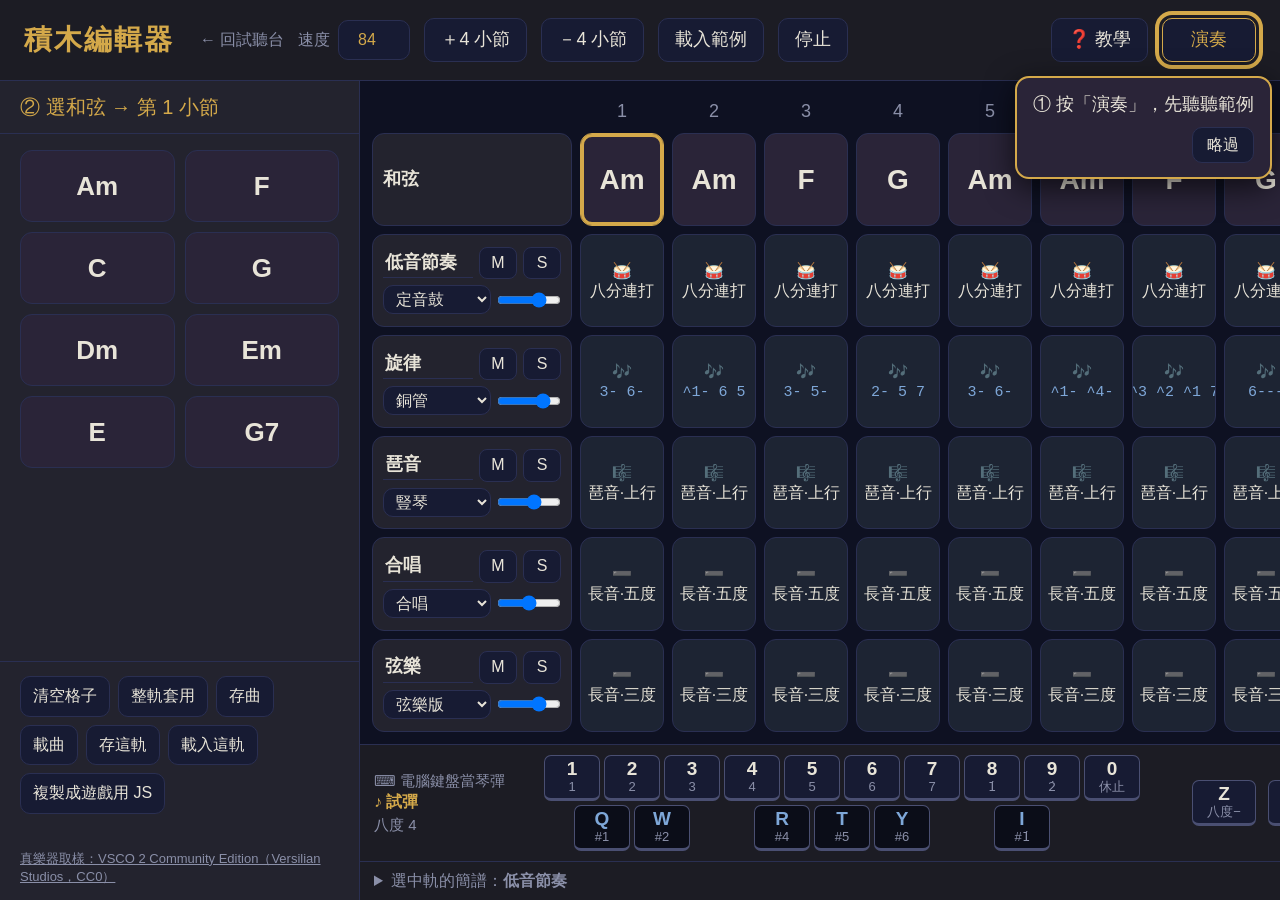
==== composer.html @ 352424b7 "v1.25.04：播放中換音色立刻變 Co-Authored-By: Claude Sonnet 5.5 <noreply@anthropic.com>" ====
<!DOCTYPE html>
<html lang="zh-Hant">
<head>
<meta charset="utf-8">
<meta name="viewport" content="width=device-width, initial-scale=1, viewport-fit=cover">
<title>積木編輯器 · Royal Musician</title>
<style>
  :root{ --bg:#0e1122; --panel:#171b33; --panel2:#1d2433; --line:#2a2f52; --text:#e8e4d8;
         --muted:#8a8fa8; --gold:#d4a94a; --blue:#7ea7d8; --hdrW:200px; }
  *{box-sizing:border-box; margin:0; padding:0;}
  html,body{height:100%;}
  body{background:var(--bg); color:var(--text); font:18px/1.4 "Noto Sans TC","Microsoft JhengHei",sans-serif;
       display:grid; grid-template-rows:clamp(72px,9vh,120px) 1fr; grid-template-columns:clamp(360px,22vw,560px) 1fr; overflow:hidden;}
  button,select,input{font:inherit; color:inherit;}
  button,select{background:var(--panel); border:1px solid var(--line); border-radius:10px; padding:8px 16px; cursor:pointer;}
  button:hover{border-color:var(--blue);}
  button.on{border-color:var(--gold); color:var(--gold);}

  #bar{grid-column:1/3; display:flex; align-items:center; gap:14px; padding:0 24px; background:#1c1c24; border-bottom:1px solid var(--line); flex-wrap:wrap;}
  #bar h1{font-size:28px; color:var(--gold); letter-spacing:2px; margin-right:12px;}
  #bar a{color:var(--muted); font-size:16px; text-decoration:none;}
  #bar label{display:flex; gap:8px; align-items:center; color:var(--muted); font-size:16px;}
  #bar input[type=number]{width:72px; background:var(--panel); border:1px solid var(--line); border-radius:10px; padding:8px; text-align:center; color:var(--gold);}
  #tutBtn{margin-left:auto;} #play{border-color:var(--gold); color:var(--gold); padding:8px 28px;}

  /* 左欄：上＝這一步要做什麼＋積木，下＝存取工具 */
  #palette{background:#23232e; border-right:1px solid var(--line); display:flex; flex-direction:column; min-height:0;}
  #step{padding:12px 20px; font-size:20px; color:var(--gold); border-bottom:1px solid var(--line);}
  #pal{flex:1; overflow-y:auto; padding:16px 20px;}
  .grp{color:var(--muted); font-size:16px; margin:14px 0 8px;} .grp:first-child{margin-top:0;}
  .blocks{display:grid; grid-template-columns:repeat(auto-fill,minmax(150px,1fr)); gap:10px;}
  .blk{min-height:72px; border-radius:12px; text-align:center; padding:10px 8px;}
  .blk.chord{background:#2a2438; font-size:26px; font-weight:700;}
  .blk.pat{background:var(--panel2);}
  #tools{display:flex; flex-wrap:wrap; gap:8px; padding:14px 20px; border-top:1px solid var(--line);}
  #tools button{padding:8px 12px; font-size:16px;}
  .cred{width:100%; color:var(--muted); font-size:13px;}
  #msg{color:var(--gold); font-size:15px; width:100%; min-height:20px;}
  /* 旋律格：橫＝時間（八分音符），直＝音高（高在上） */
  #mel{display:grid; gap:4px;}
  #mel .lab{color:var(--muted); font-size:15px; display:flex; align-items:center; justify-content:flex-end; padding-right:6px;}
  #mel .col{color:var(--muted); font-size:15px; text-align:center;}
  #mel .st{height:40px; border-radius:8px; background:var(--panel2); border:1px solid var(--line); cursor:pointer; padding:0;}
  #mel .st.hold{background:#3a3550; border-color:#3a3550;}
  #mel .st.on{background:var(--gold); border-color:var(--gold);}
  #mel .st.rest.on{background:var(--muted); border-color:var(--muted);}
  .jpbox{margin-top:18px;} .jpbox textarea{width:100%; height:72px; background:var(--panel); border:1px solid var(--line); border-radius:10px;
    padding:8px; font:16px Consolas,monospace; color:var(--blue); resize:vertical;}
  .jpbtns{display:flex; gap:8px; margin-top:8px; flex-wrap:wrap;} .jpbtns button{padding:6px 14px; font-size:16px;}
  .cell.jpcell{justify-content:flex-start; align-items:center; flex-direction:row; gap:8px; padding:0 14px; white-space:nowrap;}

  #main{display:flex; flex-direction:column; min-width:0; min-height:0;}
  #scroller{flex:1; overflow:auto;}
  #grid{display:grid; gap:8px; padding:12px; height:100%; grid-template-rows:32px repeat(6,minmax(72px,1fr));}
  .cell,.hd{border-radius:12px;}
  .ruler{color:var(--muted); font-size:18px; text-align:center; padding-top:6px; cursor:default; border-radius:8px;}
  .ruler.now,.cell.now{outline:3px solid var(--blue);}
  .hd{position:sticky; left:0; z-index:2; background:#23232e; border:1px solid var(--line); padding:6px 10px; overflow:hidden;
      display:flex; flex-direction:column; justify-content:center; gap:6px; min-width:0;}
  .hd .nm{background:none; border:none; border-bottom:1px solid var(--line); flex:1; min-width:0; font-weight:700; padding:2px;}
  .hd .row{display:flex; gap:6px; align-items:center;}
  .hd select{flex:1; min-width:0; padding:4px 8px; font-size:16px;}
  .hd button{padding:4px 0; width:38px; border-radius:8px; font-size:16px;}
  .hd input[type=range]{width:64px; flex:none;}
  .cell{min-height:0; background:var(--panel2); border:1px solid var(--line); display:flex; flex-direction:column; align-items:center; justify-content:center;
        text-align:center; cursor:pointer; font-size:16px; line-height:1.25; padding:4px; gap:2px; white-space:nowrap; overflow:hidden;}
  .cell.chordc{background:#2a2438; font-size:28px; font-weight:700;}
  .cell.empty{color:var(--muted); font-size:28px;}
  .cell small{font:15px Consolas,monospace; color:var(--blue); word-break:break-all;}
  .cell.sel{border-color:var(--gold); box-shadow:0 0 0 3px var(--gold) inset; animation:pulse 1.4s ease-in-out 3;}
  @keyframes pulse{50%{box-shadow:0 0 0 7px var(--gold) inset;}}
  /* 電腦鍵盤琴（v1.21.00）：數字排＝白鍵（簡譜 1–9）、Q 排＝黑鍵（錯半格，跟鋼琴一樣夾在中間）、0 休止 */
  #kb{flex:none; border-top:1px solid var(--line); background:#1c1c24; padding:10px 14px; display:flex; gap:18px; align-items:center;}
  #kb .kbl{color:var(--muted); font-size:15px; min-width:150px;}
  #kb .kbl b{display:block; color:var(--gold); font-size:16px;}
  #kb .keys{display:grid; grid-template-columns:repeat(21,30px); grid-template-rows:46px 46px; gap:4px 0;}
  #kb .kc{grid-column:span 2; margin:0 2px; border-radius:7px; border:1px solid #4a4f72; border-bottom-width:3px; background:var(--panel);
          display:flex; flex-direction:column; align-items:center; justify-content:center; line-height:1.1; font-size:13px; color:var(--muted); cursor:pointer; user-select:none;}
  #kb .kc b{font-size:19px; color:var(--text);}
  #kb .kc.bk{background:#0b0d18;} #kb .kc.bk b{color:var(--blue);}
  #kb .kc.off{visibility:hidden;}
  #kb .kc.hit{background:var(--gold); border-color:var(--gold);} #kb .kc.hit b,#kb .kc.hit{color:#1c1c24;}
  #kb .side{display:flex; gap:8px;} #kb .side .kc{width:64px; height:46px; grid-column:auto;}
  #mel .col.cur{color:var(--gold); font-weight:700;} #mel .st.cur{outline:2px solid var(--gold);}
  @media (max-width:900px){ #kb{display:none;} }
  /* 矮螢幕（筆電 768 高以下）：鍵帽、軌高、簡譜摺疊區讓位給格子，維持整頁不捲 */
  @media (min-width:901px) and (max-height:760px){
    #kb{padding:6px 14px;} #kb .keys{grid-template-rows:34px 34px;} #kb .kc b{font-size:16px;} #kb .side .kc{height:34px;}
    #grid{grid-template-rows:28px repeat(6,minmax(60px,1fr)); gap:6px;}
    .hd{padding:4px 8px; gap:3px;} .hd select{padding:2px 6px;} .hd button{padding:2px 0;}
    .cell.chordc{font-size:22px;}
    details{display:none;}
  }
  details{flex:none; border-top:1px solid var(--line); background:#1c1c24; padding:8px 14px;}
  summary{cursor:pointer; color:var(--muted); font-size:16px;}
  #jp{width:100%; height:64px; margin-top:8px; background:var(--panel); border:1px solid var(--line); border-radius:10px; padding:8px;
      font:16px Consolas,monospace; color:var(--blue); resize:none;}

  @media (max-width:900px){
    :root{--hdrW:150px;}
    #grid{grid-template-rows:none; grid-auto-rows:auto;}
    body{grid-template-columns:1fr; grid-template-rows:auto 1fr 320px; font-size:16px;}
    #bar{grid-column:1; padding:10px 12px; gap:8px;} #bar h1{font-size:22px;}
    #palette{grid-row:3; border-right:none; border-top:1px solid var(--line);}
    #step{padding:8px 12px; font-size:17px;} #pal{padding:10px 12px;}
    #tools{padding:6px 12px; flex-wrap:nowrap; overflow-x:auto;} #tools button{padding:6px 10px; font-size:15px; white-space:nowrap; flex:none;} #msg{position:absolute; bottom:60px; left:12px; width:auto; background:#1c1c24; padding:2px 8px; border-radius:6px;}
    #main{grid-row:2;}
    .blocks{grid-template-columns:repeat(auto-fill,minmax(110px,1fr));}
    .hd{padding:6px;} .hd input[type=range]{width:60px;} .cell{min-height:84px; white-space:normal;}
    details{display:none;}
  }
  /* 新手教學：高亮目標＋小氣泡；做對動作自動進下一步 */
  .tutHi{outline:4px solid var(--gold) !important; outline-offset:3px; animation:tp 1s ease-in-out infinite; position:relative; z-index:60;}
  @keyframes tp{50%{outline-offset:8px;}}
  #tut{position:fixed; z-index:70; max-width:340px; background:#2a2438; border:2px solid var(--gold); border-radius:14px; padding:14px 16px; font-size:18px; box-shadow:0 8px 30px #000a;}
  #tut .tb{display:flex; gap:8px; margin-top:10px; justify-content:flex-end;}
  #tut button{padding:6px 14px; font-size:16px;}
  @media (max-width:900px){ #tut{max-width:280px; font-size:16px;} }
</style>
</head>
<body>
  <div id="bar">
    <h1 data-t="cp.title"></h1>
    <a href="index.html" data-t="cp.back"></a>
    <label><span data-t="cp.bpm"></span><input id="bpm" type="number" min="40" max="240"></label>
    <button id="addBars" data-t="cp.addBars"></button><button id="delBars" data-t="cp.delBars"></button>
    <button id="example" data-t="cp.example"></button>
    <button id="stop" data-t="cp.stop"></button>
    <button id="tutBtn" data-t="tut.btn"></button>
    <button id="play" data-t="cp.play"></button>
  </div>

  <aside id="palette">
    <div id="step"></div>
    <div id="pal"></div>
    <div id="tools">
      <button id="clear" data-t="cp.clear"></button><button id="fill" data-t="cp.fill"></button>
      <button id="save" data-t="cp.save"></button><button id="load" data-t="cp.load"></button>
      <button id="trSave" data-t="cp.trackSave"></button><button id="trLoad" data-t="cp.trackLoad"></button>
      <button id="exportJs" data-t="cp.export"></button><span id="msg"></span>
      <a class="cred" href="https://versilian-studios.com/vsco-community/" target="_blank" rel="noopener" data-t="credits.samples"></a>
      <input id="file" type="file" accept=".json" hidden>
    </div>
  </aside>

  <section id="main">
    <div id="scroller"><div id="grid"></div></div>
    <div id="kb"></div>
    <details><summary><span data-t="cp.jp"></span>：<b id="jpName"></b></summary><textarea id="jp" readonly></textarea></details>
  </section>

<script src="config.js?v=1.25.04"></script>
<script src="strings.zh.js?v=1.25.04"></script>
<script src="musician.js?v=1.25.04"></script>
<script src="composer.js?v=1.25.04"></script>
<script>
applyText(CONFIG); applyStaticText();
Musician.setSamples(SAMPLES, 'samples/vsco/');
const voiceOpts = sel => { const opt = v => `<option value="${v}"${v === sel ? ' selected' : ''}>${TEXT['ui.voice.' + v]}</option>`;
  const vs = Musician.voices; return vs.filter(v => !Musician.isSampled(v)).map(opt).join('') +
    '<optgroup label="' + TEXT['ui.realGroup'] + '">' + vs.filter(Musician.isSampled).map(opt).join('') + '</optgroup>'; };
const C = COMPOSER, KEY = 'composer.v2', $ = id => document.getElementById(id);
const patOf = id => C.patterns.find(p => p.id === id), N = C.melody.steps;

/* ── 狀態 ── */
function blank(bars){ return { name:'我的配樂', bpm:C.bpm, bars, chords:Array(bars).fill(null),
  tracks:C.tracks.map(t => ({...t, mute:false, solo:false, blocks:Array(bars).fill(null)})) }; }
function example(){ const s = blank(C.bars); s.chords = C.example.chords.slice();
  s.tracks.forEach((t, i) => { if(t.kind === 'melody') t.blocks = C.example.melody.map(b => { const v = Array(N).fill(null); b.forEach(([k, r]) => v[k] = r); return v; });
    else t.blocks.fill(C.example.tracks[i]); }); return s; }
let st; try { st = JSON.parse(localStorage.getItem(KEY)); } catch(e){}
if(!st || !st.tracks) st = example();
let sel = { row:-1, bar:0 }, playing = false;
const save = () => { try { localStorage.setItem(KEY, JSON.stringify(st)); } catch(e){} };
const say = t => { $('msg').textContent = t; setTimeout(() => { if($('msg').textContent === t) $('msg').textContent = ''; }, 4000); };
const trOf = () => st.tracks[Math.max(0, sel.row)];
const mode = () => sel.row < 0 ? 'chord' : ({ melody:'melody', jp:'jp' }[st.tracks[sel.row].kind] || 'pat');
const barText = (tr, b) => Composer.jianpu(Composer.melodyBar(tr.blocks[b], tr.oct, C)).replace(/ -/g, '');

/* ── 播放 ── */
const done = () => { playing = false; markNow(-1); };
function replay(){ if(playing) Musician.play(Composer.expand(st, C), { cfg:CONFIG, onend:done }); }
$('play').onclick = () => { tutNote('play'); playing = true; Musician.play(Composer.expand(st, C), { cfg:CONFIG, onend:done }); };
$('stop').onclick = () => { Musician.stop(); done(); };
function preview(block, chordId, tr){          // 點積木試聽：一小節
  const one = { bars:1, bpm:st.bpm, chords:[chordId], tracks:[{...tr, mute:false, solo:false, vol:1, blocks:[block]}] };
  playing = false; Musician.play(Composer.expand(one, C), { cfg:CONFIG });
}

/* ── 畫面 ── */
function render(){
  const g = $('grid'), B = st.bars;
  g.style.gridTemplateColumns = `var(--hdrW) repeat(${B}, minmax(84px,1fr))`;
  g.innerHTML = '';
  const el = (cls, html) => { const d = document.createElement('div'); d.className = cls; if(html != null) d.innerHTML = html; g.appendChild(d); return d; };
  el('ruler', '');
  for(let b = 0; b < B; b++) el('ruler', b + 1).dataset.bar = b;
  el('hd', '<b>和弦</b>');
  for(let b = 0; b < B; b++) cell(-1, b, st.chords[b]);
  st.tracks.forEach((tr, i) => {
    const h = el('hd');
    h.innerHTML = '<div class="row"><input class="nm" value="' + tr.name.replace(/"/g, '&quot;') + '">' +
      '<button class="m' + (tr.mute ? ' on' : '') + '">M</button><button class="s' + (tr.solo ? ' on' : '') + '">S</button></div>' +
      '<div class="row"><select>' + voiceOpts(tr.voice) + '</select>' +
      '<input type="range" min="0" max="1" step="0.05" value="' + tr.vol + '"></div>';
    h.querySelector('.nm').onchange = e => { tr.name = e.target.value; save(); };
    h.querySelector('select').onchange = e => { tr.voice = e.target.value; save(); replay(); };
    h.querySelector('input[type=range]').oninput = e => { tr.vol = +e.target.value; Musician.setPart(i, { vol:tr.vol }); save(); };
    h.querySelector('.m').onclick = () => { tr.mute = !tr.mute; Musician.setPart(i, { mute:tr.mute }); save(); render(); tutNote('mute'); };
    h.querySelector('.s').onclick = () => { tr.solo = !tr.solo; Musician.setPart(i, { solo:tr.solo }); save(); render(); tutNote('mute'); };
    if(tr.kind === 'jp'){           // 簡譜軌：整列一格，顯示簡譜原文
      const c = el('cell jpcell' + (sel.row === i ? ' sel' : ''), '📝 <small>' + (tr.jp || '').replace(/</g, '&lt;').slice(0, 120) + '</small>');
      c.style.gridColumn = 'span ' + B; c.onclick = () => { sel = { row:i, bar:0 }; render(); };
    } else for(let b = 0; b < B; b++) cell(i, b, tr.blocks[b]);
  });
  $('bpm').value = st.bpm; side(); jpFoot(); kbDraw(); tutShow();
  function cell(row, b, v){
    const melody = row >= 0 && st.tracks[row].kind === 'melody';
    const empty = melody ? !(v && v.some(x => x != null)) : !v;
    const label = row < 0 ? (v || '＋') : melody ? (empty ? '＋' : '🎶<small>' + barText(st.tracks[row], b) + '</small>')
                                              : (v ? patOf(v).emoji + '<br>' + patOf(v).name : '＋');
    const c = el('cell' + (row < 0 ? ' chordc' : '') + (empty ? ' empty' : '') + (sel.row === row && sel.bar === b ? ' sel' : ''), label);
    c.dataset.bar = b;
    c.onclick = () => { sel = { row, bar:b }; kbCur = row >= 0 ? { row, bar:b, step:0 } : null;
      if(row >= 0 && st.tracks[row].kind === 'melody') kbOct = st.tracks[row].oct;   // 鍵盤八度對齊這軌格子的底
      render(); tutNote('cell:' + row + ':' + b); };
  }
}
/* 左欄：依選中的格子換內容。模式跟著選取走，不需要自己切分頁 */
function side(){
  const p = $('pal'), m = mode(), tr = trOf(), n = sel.bar + 1; p.innerHTML = '';
  $('step').textContent = m === 'chord' ? `② 選和弦 → 第 ${n} 小節` : m === 'pat' ? `② 選彈法 → ${tr.name}・第 ${n} 小節` : m === 'jp' ? `② 編輯簡譜軌 → ${tr.name}` : `② 點格子排旋律 → 第 ${n} 小節`;
  if(m === 'chord'){
    const d = document.createElement('div'); d.className = 'blocks';
    C.chords.forEach(c => { const b = document.createElement('button'); b.className = 'blk chord'; b.textContent = c.name;
      b.onclick = () => put(c.id); d.appendChild(b); });
    p.appendChild(d);
  } else if(m === 'pat'){
    [...new Set(C.patterns.map(x => x.group))].forEach(grp => {
      const h = document.createElement('div'); h.className = 'grp'; h.textContent = grp; p.appendChild(h);
      const d = document.createElement('div'); d.className = 'blocks';
      C.patterns.filter(x => x.group === grp).forEach(x => { const b = document.createElement('button'); b.className = 'blk pat';
        b.innerHTML = x.emoji + '<br>' + x.name; b.onclick = () => put(x.id); d.appendChild(b); });
      p.appendChild(d);
    });
  } else if(m === 'jp') jpPanel(p, tr);
  else { melodyGrid(p, tr); jpInput(p, tr); }
}
function melodyGrid(p, tr){
  const v = tr.blocks[sel.bar] || (tr.blocks[sel.bar] = Array(N).fill(null)), R = C.melody.rows;
  const g = document.createElement('div'); g.id = 'mel'; g.style.gridTemplateColumns = `44px repeat(${N}, 1fr)`;
  const add = (cls, txt) => { const d = document.createElement('div'); d.className = cls; d.textContent = txt || ''; g.appendChild(d); return d; };
  const curStep = kbCur && kbCur.row === sel.row && kbCur.bar === sel.bar ? kbCur.step : -1;   // 鍵盤錄音游標
  add('lab'); for(let i = 0; i < N; i++) add('col' + (i === curStep ? ' cur' : ''), i % 2 ? '·' : i / 2 + 1);
  // 持續中的音：某欄沒標記就續前一個音（淡色）
  const eff = []; let cur = null; for(let i = 0; i < N; i++){ if(v[i] != null) cur = v[i]; eff[i] = cur; }
  [...Array(R).keys()].reverse().concat(-1).forEach(r => {
    const o = tr.oct - 4 + (r < 0 ? 0 : Math.floor(r / 7));
    add('lab', r < 0 ? '休止' : (o > 0 ? '^'.repeat(o) : o < 0 ? '_'.repeat(-o) : '') + '1234567'[r % 7]);
    for(let i = 0; i < N; i++){
      const b = document.createElement('button'); b.className = 'st' + (r < 0 ? ' rest' : '');
      if(v[i] === r) b.classList.add('on'); else if(v[i] == null && eff[i] === r) b.classList.add('hold');
      b.onclick = () => { v[i] = v[i] === r ? null : r; save(); render(); tutNote('mel');
        if(playing) replay(); else preview(v, null, tr); };
      g.appendChild(b);
    }
  });
  p.appendChild(g);
}
function put(id){                       // 把積木放進選中的格子，試聽，跳下一格
  if(sel.row === -1) st.chords[sel.bar] = id; else trOf().blocks[sel.bar] = id;
  const ch = sel.row === -1 ? id : st.chords[sel.bar];
  if(playing) replay(); else if(sel.row === -1) preview('arpUp', id, { ...C.tracks[4], voice:'strings', oct:3 });
  else if(ch) preview(id, ch, trOf());
  if(sel.bar < st.bars - 1) sel.bar++;
  save(); render(); tutNote('put');
}
function jpFoot(){
  const i = Math.max(0, sel.row);
  $('jpName').textContent = st.tracks[i].name;
  $('jp').value = Composer.jianpu(Composer.expand(st, C).parts[i].notes);
}
/* 播放線：Musician.position() 換算成第幾小節，亮那一欄 */
let lastNow = -2;
function markNow(b){ if(b === lastNow) return; lastNow = b;
  document.querySelectorAll('[data-bar]').forEach(e => e.classList.toggle('now', +e.dataset.bar === b)); }
(function tick(){ const p = Musician.position(); markNow(p < 0 ? -1 : Math.floor(p / (240 / st.bpm))); requestAnimationFrame(tick); })();

/* ── 工具 ── */
$('bpm').onchange = e => { st.bpm = Math.max(40, Math.min(240, +e.target.value || C.bpm)); save(); replay(); };
$('addBars').onclick = () => resize(Math.min(C.maxBars, st.bars + 4));
$('delBars').onclick = () => resize(Math.max(4, st.bars - 4));
function resize(n){ const fit = (a, v) => Array.from({ length:n }, (_, i) => i < a.length ? a[i] : v);
  st.chords = fit(st.chords, null); st.tracks.forEach(t => t.blocks = fit(t.blocks, null));
  st.bars = n; sel.bar = Math.min(sel.bar, n - 1); save(); render(); replay(); }
$('example').onclick = () => { st = example(); sel = { row:-1, bar:0 }; save(); render(); replay(); };
const copyOf = v => Array.isArray(v) ? v.slice() : v;
$('clear').onclick = () => { if(sel.row === -1) st.chords[sel.bar] = null; else trOf().blocks[sel.bar] = null; save(); render(); replay(); };
$('fill').onclick = () => { const a = sel.row === -1 ? st.chords : trOf().blocks, v = a[sel.bar];
  if(!v || (Array.isArray(v) && !v.some(x => x != null))) return say('這格是空的，先放東西再按');
  for(let i = 0; i < a.length; i++) a[i] = copyOf(v); save(); render(); replay(); };
function download(name, obj){ const a = document.createElement('a');
  a.href = URL.createObjectURL(new Blob([JSON.stringify(obj, null, 1)], { type:'application/json' })); a.download = name; a.click(); }
function pick(cb){ const f = $('file'); f.value = ''; f.onchange = () => { const r = new FileReader();
  r.onload = () => { try { cb(JSON.parse(r.result)); } catch(e){ say('讀不懂這個檔，請選用本編輯器存的 .json'); } }; if(f.files[0]) r.readAsText(f.files[0]); }; f.click(); }
$('save').onclick = () => download((st.name || '配樂') + '.mix.json', { state:st });
$('load').onclick = () => pick(j => { if(!j.state || !j.state.tracks) return say('這不是整首曲檔（.mix.json）'); st = j.state; sel = { row:-1, bar:0 }; save(); render(); });
$('trSave').onclick = () => { const tr = trOf(); if(sel.row < 0) return say('先點某一軌的格子，再存這軌');
  download(tr.name + '.part.json', { part:{ name:tr.name, kind:tr.kind, voice:tr.voice, oct:tr.oct, vol:tr.vol, pan:tr.pan, blocks:tr.blocks } }); };
$('trLoad').onclick = () => { if(sel.row < 0) return say('先點要放進哪一軌，再載入');
  pick(j => { const p = j.part, tr = trOf(); if(!p) return say('這不是單軌檔（.part.json）');
    if((p.kind === 'melody') !== (tr.kind === 'melody')) return say('旋律軌只能載入旋律軌的檔');
    Object.assign(tr, { name:p.name, voice:p.voice, oct:p.oct, vol:p.vol, pan:p.pan });
    tr.blocks = Array.from({ length:st.bars }, (_, k) => copyOf(p.blocks[k]) || null); save(); render(); replay(); }); };
$('exportJs').onclick = () => {
  const js = 'const MY_TUNE = ' + JSON.stringify(Composer.expand(st, C)) + ';\n// 遊戲裡：Musician.play(MY_TUNE, { cfg:CONFIG })（需要 musician.js 與 CONFIG.voices）';
  (navigator.clipboard ? navigator.clipboard.writeText(js) : Promise.reject()).then(() => say(TEXT['cp.exported']), () => { prompt('複製這段：', js); });
};
/* ── 新手教學：七步，每步高亮一個東西，做對動作就自動下一步；第一次來自動開 ── */
const cellEl = (row, b) => document.querySelectorAll('.cell')[(row + 1) * st.bars + b];
const TUT = [
  { t:'tut.1', at:() => $('play'), on:'play' },
  { t:'tut.2', at:() => cellEl(-1, 1), on:'cell:-1:1' },
  { t:'tut.3', at:() => [...document.querySelectorAll('#pal .blk')].find(b => b.textContent === 'F'), on:'put' },
  { t:'tut.4', at:() => cellEl(1, 0), on:'cell:1:0' },
  { t:'tut.5', at:() => document.querySelector('#mel .st'), on:'mel' },
  { t:'tut.6', at:() => document.querySelector('.hd .m'), on:'mute' },
  { t:'tut.7', at:() => $('exportJs'), on:'next' },
];
let tutI = -1;
function tutEnd(){ tutI = -1; try { localStorage.setItem('composer.tut', '1'); } catch(e){} tutShow(); }
function tutStart(){ sel = { row:-1, bar:0 }; tutI = 0; render(); }   // 不動使用者的曲子
function tutNote(n){ if(tutI >= 0 && TUT[tutI].on === n){ tutI++; if(tutI >= TUT.length) tutEnd(); else tutShow(); } }
function tutShow(){
  document.querySelectorAll('.tutHi').forEach(e => e.classList.remove('tutHi'));
  let b = $('tut'); if(b) b.remove();
  if(tutI < 0) return;
  const step = TUT[tutI], el = step.at();
  if(!el) return;
  el.classList.add('tutHi');
  b = document.createElement('div'); b.id = 'tut';
  b.innerHTML = '<div>' + TEXT[step.t] + '</div><div class="tb"><button class="x">' + TEXT['tut.skip'] + '</button>' +
    (step.on === 'next' ? '<button class="on n">' + TEXT['tut.done'] + '</button>' : '') + '</div>';
  document.body.appendChild(b);
  b.querySelector('.x').onclick = tutEnd;
  if(step.on === 'next') b.querySelector('.n').onclick = tutEnd;
  const r = el.getBoundingClientRect(), bw = b.offsetWidth, bh = b.offsetHeight;
  let top = r.bottom + 14; if(top + bh > innerHeight - 8) top = Math.max(8, r.top - bh - 14);
  b.style.top = top + 'px'; b.style.left = Math.max(8, Math.min(innerWidth - bw - 8, r.left)) + 'px';
}
$('tutBtn').onclick = tutStart;
addEventListener('resize', tutShow);
/* ── 電腦鍵盤當琴彈（v1.21.00，Master：「123456789 是白鍵，0 是休止符？qwer 那一排是黑鍵？」）──
   數字＝簡譜音級（8、9＝高音 1、2），Q W R T Y I＝#1 #2 #4 #5 #6 #1̇（E、U 的位置本來就沒有黑鍵）；
   0 休止、- 延長、Backspace 刪上一格、Z／X 降／升八度。
   選中旋律軌的格子時「錄」：一鍵一格（八分音符）往右走；其他時候「試彈」只發聲。打字框裡不攔。 */
const KB_WHITE = { 1:0, 2:2, 3:4, 4:5, 5:7, 6:9, 7:11, 8:12, 9:14 };
const KB_BLACK = { q:1, w:3, r:6, t:8, y:10, i:13 };
let kbOct = 4, kbCur = null;          // kbCur＝錄音游標 { row(軌), bar, step }
function kbVoice(){ return sel.row >= 0 ? st.tracks[sel.row].voice : 'piano'; }
/* 錄音時每按一鍵就 render()（鍵帽會重畫），所以「亮」記在變數裡、重畫完再補上——
   之前直接加 class，錄音模式下鍵帽一亮就被重畫洗掉（2026-10-17 全面按鍵調查抓到） */
let kbHit = null;
function kbFlash(k){ kbHit = { k, t:performance.now() }; kbPaintHit(); }
function kbPaintHit(){
  if(!kbHit || performance.now() - kbHit.t > 140) return;
  const e = document.querySelector('#kb .kc[data-k="' + kbHit.k + '"]'); if(!e) return;
  e.classList.add('hit'); setTimeout(() => e.classList.remove('hit'), 140 - (performance.now() - kbHit.t));
}
function kbPress(k){
  k = k.toLowerCase();
  if(k === 'z' || k === 'x'){ kbOct = Math.max(1, Math.min(7, kbOct + (k === 'x' ? 1 : -1))); kbFlash(k); kbDraw(); return true; }
  const rec = mode() === 'melody', tr = rec ? st.tracks[sel.row] : null;
  if(rec && (!kbCur || kbCur.row !== sel.row)) kbCur = { row:sel.row, bar:sel.bar, step:0 };
  const write = val => {                 // 寫一格、游標前進（到小節尾換下一小節；不夠就加 4 小節）
    const v = tr.blocks[kbCur.bar] || (tr.blocks[kbCur.bar] = Array(N).fill(null));
    v[kbCur.step] = val; kbCur.step++;
    if(kbCur.step >= N){ kbCur.step = 0;
      if(kbCur.bar + 1 >= st.bars){ if(st.bars >= C.maxBars){ kbCur.step = N - 1; return; } resize(Math.min(C.maxBars, st.bars + 4)); }
      kbCur.bar++; }
    sel.bar = kbCur.bar; save(); render();
  };
  if(k in KB_WHITE || k in KB_BLACK){
    const semi = k in KB_WHITE ? KB_WHITE[k] : KB_BLACK[k], midi = 12 * (kbOct + 1) + semi;
    Musician.noteNow(midi, { voice:kbVoice(), cfg:CONFIG }); kbFlash(k);
    if(rec){
      if(k in KB_BLACK){ say(TEXT['kb.black']); return true; }
      const deg = { 0:0, 2:1, 4:2, 5:3, 7:4, 9:5, 11:6, 12:7, 14:8 }[semi], row = (kbOct - tr.oct) * 7 + deg;
      if(row < 0 || row >= C.melody.rows){ say(TEXT['kb.range']); return true; }
      write(row);
    }
    return true;
  }
  if(!rec) return false;
  if(k === '0'){ kbFlash(k); write(-1); return true; }
  if(k === '-'){ kbFlash(k); write(null); return true; }
  if(k === 'backspace'){
    if(kbCur.step > 0) kbCur.step--; else if(kbCur.bar > 0){ kbCur.bar--; kbCur.step = N - 1; } else return true;
    const v = tr.blocks[kbCur.bar]; if(v) v[kbCur.step] = null;
    sel.bar = kbCur.bar; save(); render(); return true;
  }
  return false;
}
function kbDraw(){
  const kb = $('kb'); if(!kb) return;
  const rec = mode() === 'melody';
  const cap = (k, lab, cls, col, row) => `<div role="button" tabindex="0" class="kc ${cls || ''}" data-k="${k}" style="grid-column:${col} / span 2; grid-row:${row}"><b>${k.toUpperCase()}</b>${lab}</div>`;
  let keys = '';
  [1,2,3,4,5,6,7,8,9,0].forEach((d, i) => keys += cap(String(d), d === 0 ? '休止' : d === 8 ? '1̇' : d === 9 ? '2̇' : String(d), '', 1 + i * 2, 1));
  [['q','#1'],['w','#2'],['e',''],['r','#4'],['t','#5'],['y','#6'],['u',''],['i','#1̇']].forEach(([k, l], i) =>
    keys += cap(k, l, l ? 'bk' : 'off', 2 + i * 2, 2));   // 不用 .blk：那是調色盤積木的 class（min-height 72）
  kb.innerHTML = '<div class="kbl">' + TEXT['kb.title'] + '<b>' + (rec ? TEXT['kb.rec'] : TEXT['kb.play']) + '</b>' + TEXT['kb.oct'](kbOct) + '</div>' +
    '<div class="keys">' + keys + '</div>' +
    '<div class="side">' + cap('z', '八度−', '', 'auto', 'auto') + cap('x', '八度+', '', 'auto', 'auto') + cap('-', '延長', '', 'auto', 'auto') + '</div>';
  kb.querySelectorAll('.kc').forEach(e => e.onclick = () => kbPress(e.dataset.k));
  kbPaintHit();
}
document.addEventListener('keydown', e => {
  if(e.ctrlKey || e.metaKey || e.altKey || e.repeat) return;
  if(/^(INPUT|TEXTAREA|SELECT)$/.test(document.activeElement.tagName)) return;
  if(kbPress(e.key)) e.preventDefault();
});

/* ── 簡譜輸入（v1.20.00：原試聽台的簡譜即興台併進來）──
   旋律軌：打簡譜→從選中的小節開始填進格子；放不進（十六分音符、升降、音域）就問要不要改成簡譜軌。 */
const JP_PRESETS = [['π', '3.14159265358979323846264338327950288419716939937510'],
                    ['e', '2.71828182845904523536028747135266249775724709369995'],
                    ['φ', '1.61803398874989484820458683436563811772030917980576']];
function jpBox(p, label, text, buttons){
  const w = document.createElement('div'); w.className = 'jpbox';
  w.innerHTML = '<div class="grp">' + label + '</div><textarea spellcheck="false"></textarea><div class="jpbtns"></div>';
  const ta = w.querySelector('textarea'); ta.value = text || '';
  buttons.forEach(([t, fn, cls]) => { const b = document.createElement('button'); b.textContent = t; if(cls) b.className = cls;
    b.onclick = () => fn(ta); w.querySelector('.jpbtns').appendChild(b); });
  p.appendChild(w); return ta;
}
function jpInput(p, tr){
  jpBox(p, TEXT['cp.jpIn'], '', [
    ...JP_PRESETS.map(([k, v]) => [k, ta => { ta.value = v; }]),
    [TEXT['cp.jpFill'], ta => fillFromJianpu(tr, ta.value), 'on'],
  ]);
}
function jpPanel(p, tr){
  const g = document.createElement('div'); g.className = 'grp'; g.textContent = TEXT['cp.jpTrack']; p.appendChild(g);
  jpBox(p, '', tr.jp, [
    [TEXT['cp.jpUpdate'], ta => { tr.jp = ta.value; tr.notes = Musician.fromJianpu(ta.value).notes; save(); render(); replay(); }, 'on'],
    [TEXT['cp.jpBack'], ta => { const r = Composer.fitMelody(Musician.fromJianpu(ta.value).notes, C);
        if(r.err) return say(r.err + '，還是放不進格子');
        tr.kind = 'melody'; tr.oct = r.oct; delete tr.notes; delete tr.jp;
        if(r.bars.length > st.bars) resize(Math.min(C.maxBars, Math.ceil(r.bars.length / 4) * 4));
        tr.blocks = Array.from({ length:st.bars }, (_, i) => r.bars[i] || null); save(); render(); replay(); }],
  ]);
}
function fillFromJianpu(tr, text){
  const notes = Musician.fromJianpu(text).notes;
  const r = Composer.fitMelody(notes, C, tr.oct);
  if(r.err){
    if(confirm(TEXT['cp.jpAsk'](r.err, tr.name))){ tr.kind = 'jp'; tr.jp = text; tr.notes = notes; save(); render(); replay(); }
    return;
  }
  const need = sel.bar + r.bars.length;
  if(need > st.bars) resize(Math.min(C.maxBars, Math.ceil(need / 4) * 4));
  r.bars.forEach((v, i) => { if(sel.bar + i < st.bars) tr.blocks[sel.bar + i] = v; });
  if(need > C.maxBars) say('超過 ' + C.maxBars + ' 小節的部分沒放進去');
  save(); render(); if(playing) replay(); else Musician.play(Composer.expand({ ...st, tracks:[{ ...tr, mute:false, solo:false }] }, C), { cfg:CONFIG });
}
/* 從試聽台「在創作台打開」帶過來的多聲部作品：放得進格子的軌變旋律軌，放不進的變簡譜軌 */
function importTune(t){
  const tracks = t.parts.map(p => {
    let n = Composer.transpose(p.notes || Musician.fromJianpu(p.jp || '').notes, p.shift || 0), all = [];
    for(let k = 0; k < (p.rep || 1); k++) all = all.concat(n);
    if(p.offset) all = [[null, p.offset]].concat(all);
    const base = { name:p.name, voice:p.voice, vol:p.vol == null ? 0.8 : p.vol, pan:p.pan || 0, mute:false, solo:false };
    const r = Composer.fitMelody(all, C);
    return r.err ? { ...base, kind:'jp', oct:4, jp:p.jp || '', notes:all, blocks:[] } : { ...base, kind:'melody', oct:r.oct, blocks:r.bars };
  });
  const bars = Math.min(C.maxBars, Math.max(4, Math.ceil(Math.max(...tracks.map(x => x.blocks.length)) / 4) * 4));
  tracks.forEach(x => x.blocks = Array.from({ length:bars }, (_, i) => x.blocks[i] || null));
  return { name:t.name, bpm:t.bpm || C.bpm, bars, chords:Array(bars).fill(null), tracks };
}
if(/[?&]import=1/.test(location.search)){
  try { const t = JSON.parse(localStorage.getItem('composer.import'));
    if(t && t.parts){ st = importTune(t); sel = { row:0, bar:0 }; save(); localStorage.removeItem('composer.import'); }
  } catch(e){ console.warn('[composer] 匯入失敗', e); }
  history.replaceState(null, '', 'composer.html');
}

render();
try { if(!localStorage.getItem('composer.tut')) tutStart(); } catch(e){}
</script>
</body>
</html>
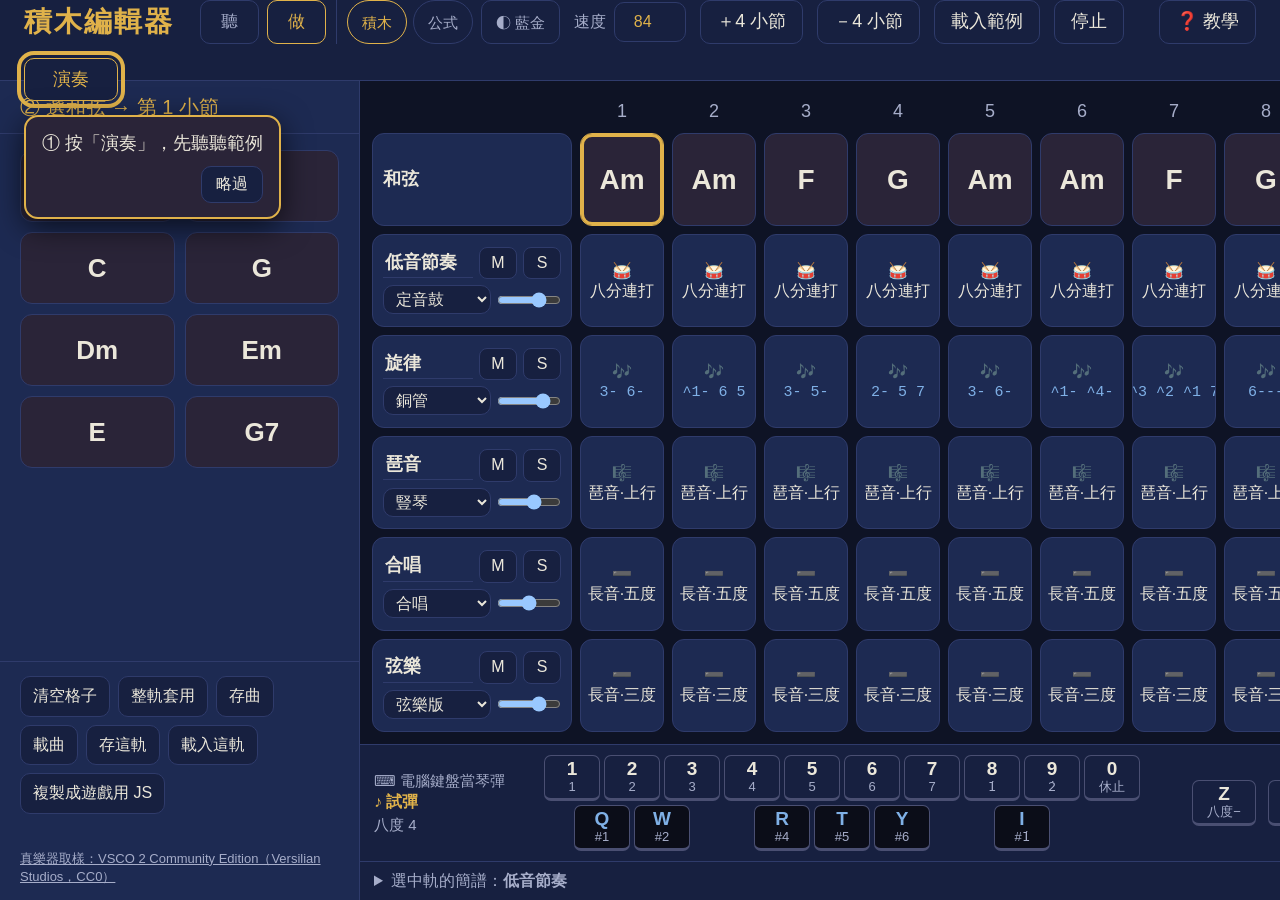
==== commit 6f034081: "v1.26.00：改版階段 1＋2 Co-Authored-By: Claude Sonnet 5.5 <noreply@anthropic.com>" ====
--- a/composer.html
+++ b/composer.html
@@ -4,9 +4,10 @@
 <meta charset="utf-8">
 <meta name="viewport" content="width=device-width, initial-scale=1, viewport-fit=cover">
 <title>積木編輯器 · Royal Musician</title>
+<link rel="stylesheet" href="musician-theme.css?v=1.26.00">
+<script src="musician-shell.js?v=1.26.00"></script>
 <style>
-  :root{ --bg:#0e1122; --panel:#171b33; --panel2:#1d2433; --line:#2a2f52; --text:#e8e4d8;
-         --muted:#8a8fa8; --gold:#d4a94a; --blue:#7ea7d8; --hdrW:200px; }
+  :root{ --hdrW:200px; }
   *{box-sizing:border-box; margin:0; padding:0;}
   html,body{height:100%;}
   body{background:var(--bg); color:var(--text); font:18px/1.4 "Noto Sans TC","Microsoft JhengHei",sans-serif;
@@ -16,15 +17,14 @@
   button:hover{border-color:var(--blue);}
   button.on{border-color:var(--gold); color:var(--gold);}
 
-  #bar{grid-column:1/3; display:flex; align-items:center; gap:14px; padding:0 24px; background:#1c1c24; border-bottom:1px solid var(--line); flex-wrap:wrap;}
+  #bar{grid-column:1/3; display:flex; align-items:center; gap:14px; padding:0 24px; background:var(--panel); border-bottom:1px solid var(--line); flex-wrap:wrap;}
   #bar h1{font-size:28px; color:var(--gold); letter-spacing:2px; margin-right:12px;}
-  #bar a{color:var(--muted); font-size:16px; text-decoration:none;}
   #bar label{display:flex; gap:8px; align-items:center; color:var(--muted); font-size:16px;}
   #bar input[type=number]{width:72px; background:var(--panel); border:1px solid var(--line); border-radius:10px; padding:8px; text-align:center; color:var(--gold);}
   #tutBtn{margin-left:auto;} #play{border-color:var(--gold); color:var(--gold); padding:8px 28px;}
 
   /* 左欄：上＝這一步要做什麼＋積木，下＝存取工具 */
-  #palette{background:#23232e; border-right:1px solid var(--line); display:flex; flex-direction:column; min-height:0;}
+  #palette{background:var(--panel2); border-right:1px solid var(--line); display:flex; flex-direction:column; min-height:0;}
   #step{padding:12px 20px; font-size:20px; color:var(--gold); border-bottom:1px solid var(--line);}
   #pal{flex:1; overflow-y:auto; padding:16px 20px;}
   .grp{color:var(--muted); font-size:16px; margin:14px 0 8px;} .grp:first-child{margin-top:0;}
@@ -55,7 +55,7 @@
   .cell,.hd{border-radius:12px;}
   .ruler{color:var(--muted); font-size:18px; text-align:center; padding-top:6px; cursor:default; border-radius:8px;}
   .ruler.now,.cell.now{outline:3px solid var(--blue);}
-  .hd{position:sticky; left:0; z-index:2; background:#23232e; border:1px solid var(--line); padding:6px 10px; overflow:hidden;
+  .hd{position:sticky; left:0; z-index:2; background:var(--panel2); border:1px solid var(--line); padding:6px 10px; overflow:hidden;
       display:flex; flex-direction:column; justify-content:center; gap:6px; min-width:0;}
   .hd .nm{background:none; border:none; border-bottom:1px solid var(--line); flex:1; min-width:0; font-weight:700; padding:2px;}
   .hd .row{display:flex; gap:6px; align-items:center;}
@@ -70,7 +70,7 @@
   .cell.sel{border-color:var(--gold); box-shadow:0 0 0 3px var(--gold) inset; animation:pulse 1.4s ease-in-out 3;}
   @keyframes pulse{50%{box-shadow:0 0 0 7px var(--gold) inset;}}
   /* 電腦鍵盤琴（v1.21.00）：數字排＝白鍵（簡譜 1–9）、Q 排＝黑鍵（錯半格，跟鋼琴一樣夾在中間）、0 休止 */
-  #kb{flex:none; border-top:1px solid var(--line); background:#1c1c24; padding:10px 14px; display:flex; gap:18px; align-items:center;}
+  #kb{flex:none; border-top:1px solid var(--line); background:var(--panel); padding:10px 14px; display:flex; gap:18px; align-items:center;}
   #kb .kbl{color:var(--muted); font-size:15px; min-width:150px;}
   #kb .kbl b{display:block; color:var(--gold); font-size:16px;}
   #kb .keys{display:grid; grid-template-columns:repeat(21,30px); grid-template-rows:46px 46px; gap:4px 0;}
@@ -79,7 +79,7 @@
   #kb .kc b{font-size:19px; color:var(--text);}
   #kb .kc.bk{background:#0b0d18;} #kb .kc.bk b{color:var(--blue);}
   #kb .kc.off{visibility:hidden;}
-  #kb .kc.hit{background:var(--gold); border-color:var(--gold);} #kb .kc.hit b,#kb .kc.hit{color:#1c1c24;}
+  #kb .kc.hit{background:var(--gold); border-color:var(--gold);} #kb .kc.hit b,#kb .kc.hit{color:var(--bg);}
   #kb .side{display:flex; gap:8px;} #kb .side .kc{width:64px; height:46px; grid-column:auto;}
   #mel .col.cur{color:var(--gold); font-weight:700;} #mel .st.cur{outline:2px solid var(--gold);}
   @media (max-width:900px){ #kb{display:none;} }
@@ -91,7 +91,7 @@
     .cell.chordc{font-size:22px;}
     details{display:none;}
   }
-  details{flex:none; border-top:1px solid var(--line); background:#1c1c24; padding:8px 14px;}
+  details{flex:none; border-top:1px solid var(--line); background:var(--panel); padding:8px 14px;}
   summary{cursor:pointer; color:var(--muted); font-size:16px;}
   #jp{width:100%; height:64px; margin-top:8px; background:var(--panel); border:1px solid var(--line); border-radius:10px; padding:8px;
       font:16px Consolas,monospace; color:var(--blue); resize:none;}
@@ -103,7 +103,7 @@
     #bar{grid-column:1; padding:10px 12px; gap:8px;} #bar h1{font-size:22px;}
     #palette{grid-row:3; border-right:none; border-top:1px solid var(--line);}
     #step{padding:8px 12px; font-size:17px;} #pal{padding:10px 12px;}
-    #tools{padding:6px 12px; flex-wrap:nowrap; overflow-x:auto;} #tools button{padding:6px 10px; font-size:15px; white-space:nowrap; flex:none;} #msg{position:absolute; bottom:60px; left:12px; width:auto; background:#1c1c24; padding:2px 8px; border-radius:6px;}
+    #tools{padding:6px 12px; flex-wrap:nowrap; overflow-x:auto;} #tools button{padding:6px 10px; font-size:15px; white-space:nowrap; flex:none;} #msg{position:absolute; bottom:60px; left:12px; width:auto; background:var(--panel); padding:2px 8px; border-radius:6px;}
     #main{grid-row:2;}
     .blocks{grid-template-columns:repeat(auto-fill,minmax(110px,1fr));}
     .hd{padding:6px;} .hd input[type=range]{width:60px;} .cell{min-height:84px; white-space:normal;}
@@ -121,7 +121,7 @@
 <body>
   <div id="bar">
     <h1 data-t="cp.title"></h1>
-    <a href="index.html" data-t="cp.back"></a>
+    <span id="mnav" data-page="brick" style="margin-left:0"></span>
     <label><span data-t="cp.bpm"></span><input id="bpm" type="number" min="40" max="240"></label>
     <button id="addBars" data-t="cp.addBars"></button><button id="delBars" data-t="cp.delBars"></button>
     <button id="example" data-t="cp.example"></button>
@@ -149,10 +149,10 @@
     <details><summary><span data-t="cp.jp"></span>：<b id="jpName"></b></summary><textarea id="jp" readonly></textarea></details>
   </section>
 
-<script src="config.js?v=1.25.04"></script>
-<script src="strings.zh.js?v=1.25.04"></script>
-<script src="musician.js?v=1.25.04"></script>
-<script src="composer.js?v=1.25.04"></script>
+<script src="config.js?v=1.26.00"></script>
+<script src="strings.zh.js?v=1.26.00"></script>
+<script src="musician.js?v=1.26.00"></script>
+<script src="composer.js?v=1.26.00"></script>
 <script>
 applyText(CONFIG); applyStaticText();
 Musician.setSamples(SAMPLES, 'samples/vsco/');
--- a/musician-theme.css
+++ b/musician-theme.css
@@ -0,0 +1,33 @@
+/* musician-theme.css —— 三頁共用的色票與外殼樣式（改版提案階段 1，2026-11-02）
+   色票只寫在這裡一份：金固定，換底色（Master 的黑金／藍金／綠金；藍金是預設）。
+   舊頁面沿用的變數名（--panel、--gold、--blue…）全部保留，所以頁面本身的 CSS 不用改。
+   切換由 musician-shell.js 設 <html data-p="black|green">，記在 localStorage。 */
+:root{
+  --bg:#0e1325; --panel:#172040; --panel2:#1d2a52; --line:#2f3b6b;
+  --text:#ebe7da; --muted:#a6adc9;
+  --gold:#e0b24a; --blue:#7fb0e6; --bad:#e08a8a;
+  --sel:color-mix(in srgb,var(--gold) 12%,var(--panel));   /* 選中／播放中的卡片底色 */
+  /* 軌道固定六色（Okabe-Ito 色盲安全色調亮；三套底色上對比都 ≥ 5.2） */
+  --lane1:#e0b24a; --lane2:#56b4e9; --lane3:#e6805a; --lane4:#5fd0a0; --lane5:#cc79a7; --lane6:#b8b0f0;
+  color-scheme:dark;
+}
+:root[data-p="black"]{ --bg:#0d0d10; --panel:#17171c; --panel2:#202027; --line:#34333a; --text:#efe9dc; --muted:#a8a49a; --blue:#c9c3b2; }
+:root[data-p="green"]{ --bg:#0b1712; --panel:#13261d; --panel2:#1a3427; --line:#2a4a3a; --text:#ece8d6; --muted:#9fb5a6; --blue:#7fcfa0; }
+
+*{box-sizing:border-box; margin:0; padding:0;}
+body{background:var(--bg); color:var(--text); font-family:"Noto Sans TC","Microsoft JhengHei",sans-serif;}
+button,select,input{font:inherit; color:inherit;}
+* {scrollbar-width:thin; scrollbar-color:var(--line) transparent;}
+
+/* 共用標題列：標題＋聽／做＋色票鍵（三頁一樣，位置不動） */
+.mtop{display:flex; align-items:center; gap:18px; flex-wrap:wrap;}
+.mtop h1{font-size:28px; letter-spacing:2px; color:var(--gold); font-weight:700;}
+.mnav{display:flex; align-items:center; gap:8px; margin-left:auto; flex-wrap:wrap;}
+.mnav a,.mnav button{background:var(--panel); border:1px solid var(--line); color:var(--muted); border-radius:10px;
+  padding:0 20px; min-height:44px; display:inline-flex; align-items:center; text-decoration:none; font-size:17px; cursor:pointer;}
+.mnav a:hover,.mnav button:hover{border-color:var(--blue);}
+.mnav a.on{border-color:var(--gold); color:var(--gold);}
+.mnav .msub{display:inline-flex; gap:6px; padding-left:10px; margin-left:2px; border-left:1px solid var(--line);}
+.mnav .msub a{min-height:44px; padding:0 14px; font-size:15px; border-radius:999px;}
+.mnav #mpal{padding:0 14px; font-size:15px;}
+@media (max-width:640px){ .mtop{gap:8px;} .mtop h1{font-size:17px; letter-spacing:1px;} .mnav{gap:6px;} .mnav a,.mnav button{padding:0 12px; font-size:15px;} .mnav .msub{padding-left:6px;} .mnav .msub a{padding:0 10px;} .mnav #mpal{padding:0 10px; font-size:0;} .mnav #mpal::before{content:'◐'; font-size:17px;} }
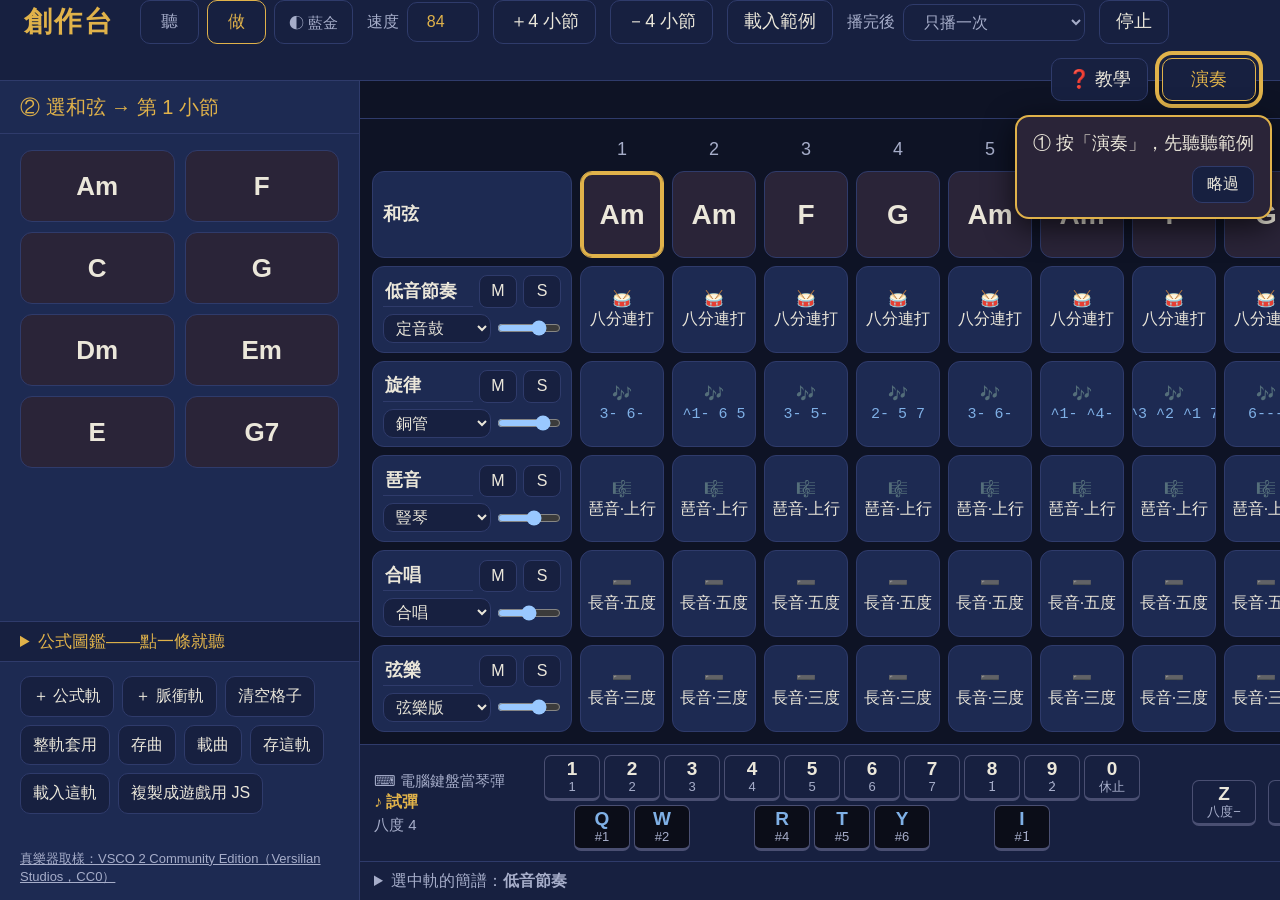
==== commit bd92616e: "v1.27.00：做頁合併（公式軌併進創作台） Co-Authored-By: Claude Sonnet 5.5 <noreply@anthropic.com>" ====
--- a/composer.html
+++ b/composer.html
@@ -3,9 +3,9 @@
 <head>
 <meta charset="utf-8">
 <meta name="viewport" content="width=device-width, initial-scale=1, viewport-fit=cover">
-<title>積木編輯器 · Royal Musician</title>
-<link rel="stylesheet" href="musician-theme.css?v=1.26.00">
-<script src="musician-shell.js?v=1.26.00"></script>
+<title>創作台 · Royal Musician</title>
+<link rel="stylesheet" href="musician-theme.css?v=1.27.00">
+<script src="musician-shell.js?v=1.27.00"></script>
 <style>
   :root{ --hdrW:200px; }
   *{box-sizing:border-box; margin:0; padding:0;}
@@ -49,9 +49,24 @@
   .jpbtns{display:flex; gap:8px; margin-top:8px; flex-wrap:wrap;} .jpbtns button{padding:6px 14px; font-size:16px;}
   .cell.jpcell{justify-content:flex-start; align-items:center; flex-direction:row; gap:8px; padding:0 14px; white-space:nowrap;}
 
+  /* 目前音：每一軌正在發的音名（公式軌的旋律看得到走到哪） */
+  #nowline{flex:none; min-height:38px; display:flex; gap:20px; flex-wrap:wrap; align-items:center; padding:4px 16px; border-bottom:1px solid var(--line); font:20px Consolas,monospace;}
+  #nowline span{white-space:nowrap;}
+  /* 公式圖鑑（左欄下方，收合）與公式軌編輯面板 */
+  #atlas{flex:none; border-top:1px solid var(--line); padding:8px 20px; max-height:42vh; overflow:auto;}
+  #atlas summary{color:var(--gold); font-size:17px;}
+  #atlas .ag{color:var(--muted); font-size:14px; margin:10px 0 4px;}
+  #atlas .chips{display:flex; flex-wrap:wrap; gap:6px;} #atlas .chips button{padding:4px 10px; font-size:14px; min-height:36px;}
+  #vinfo{font-size:14px; color:var(--muted); line-height:1.6; margin-top:8px;} #vinfo b{color:var(--gold); font-weight:600;} #vinfo code{font-family:Consolas,monospace; color:var(--text);}
+  .fxp label{display:flex; flex-direction:column; gap:4px; color:var(--muted); font-size:14px; margin-top:10px;}
+  .fxp input[type=text],.fxp input[type=number],.fxp select{width:100%; background:var(--bg); border:1px solid var(--line); border-radius:10px; padding:8px 10px; color:var(--gold); font-size:16px; min-height:44px;}
+  .fxp input[type=text]{font-family:Consolas,monospace; font-size:18px;}
+  .fxp .two{display:grid; grid-template-columns:1fr 1fr; gap:10px;}
+  .fxp .err{color:var(--bad); font-size:14px; min-height:1.4em; margin-top:6px;}
+  .fxp button.del{margin-top:14px;}
   #main{display:flex; flex-direction:column; min-width:0; min-height:0;}
   #scroller{flex:1; overflow:auto;}
-  #grid{display:grid; gap:8px; padding:12px; height:100%; grid-template-rows:32px repeat(6,minmax(72px,1fr));}
+  #grid{display:grid; gap:8px; padding:12px; height:100%; grid-template-rows:32px repeat(var(--rows,6),minmax(72px,1fr));}
   .cell,.hd{border-radius:12px;}
   .ruler{color:var(--muted); font-size:18px; text-align:center; padding-top:6px; cursor:default; border-radius:8px;}
   .ruler.now,.cell.now{outline:3px solid var(--blue);}
@@ -86,7 +101,7 @@
   /* 矮螢幕（筆電 768 高以下）：鍵帽、軌高、簡譜摺疊區讓位給格子，維持整頁不捲 */
   @media (min-width:901px) and (max-height:760px){
     #kb{padding:6px 14px;} #kb .keys{grid-template-rows:34px 34px;} #kb .kc b{font-size:16px;} #kb .side .kc{height:34px;}
-    #grid{grid-template-rows:28px repeat(6,minmax(60px,1fr)); gap:6px;}
+    #grid{grid-template-rows:28px repeat(var(--rows,6),minmax(60px,1fr)); gap:6px;}
     .hd{padding:4px 8px; gap:3px;} .hd select{padding:2px 6px;} .hd button{padding:2px 0;}
     .cell.chordc{font-size:22px;}
     details{display:none;}
@@ -99,7 +114,7 @@
   @media (max-width:900px){
     :root{--hdrW:150px;}
     #grid{grid-template-rows:none; grid-auto-rows:auto;}
-    body{grid-template-columns:1fr; grid-template-rows:auto 1fr 320px; font-size:16px;}
+    body{grid-template-columns:minmax(0,1fr); grid-template-rows:auto minmax(0,1fr) 320px; font-size:16px;}
     #bar{grid-column:1; padding:10px 12px; gap:8px;} #bar h1{font-size:22px;}
     #palette{grid-row:3; border-right:none; border-top:1px solid var(--line);}
     #step{padding:8px 12px; font-size:17px;} #pal{padding:10px 12px;}
@@ -125,6 +140,7 @@
     <label><span data-t="cp.bpm"></span><input id="bpm" type="number" min="40" max="240"></label>
     <button id="addBars" data-t="cp.addBars"></button><button id="delBars" data-t="cp.delBars"></button>
     <button id="example" data-t="cp.example"></button>
+    <label><span data-t="fx.after"></span><select id="after"><option value="once" data-t="fx.once"></option><option value="repeat" data-t="fx.repeat"></option><option value="continue" data-t="fx.cont"></option></select></label>
     <button id="stop" data-t="cp.stop"></button>
     <button id="tutBtn" data-t="tut.btn"></button>
     <button id="play" data-t="cp.play"></button>
@@ -133,7 +149,9 @@
   <aside id="palette">
     <div id="step"></div>
     <div id="pal"></div>
+    <details id="atlas"><summary data-t="fx.atlas"></summary><div id="atlasBody"></div></details>
     <div id="tools">
+      <button id="addF" data-t="fx.addF"></button><button id="addP" data-t="fx.addP"></button>
       <button id="clear" data-t="cp.clear"></button><button id="fill" data-t="cp.fill"></button>
       <button id="save" data-t="cp.save"></button><button id="load" data-t="cp.load"></button>
       <button id="trSave" data-t="cp.trackSave"></button><button id="trLoad" data-t="cp.trackLoad"></button>
@@ -144,15 +162,17 @@
   </aside>
 
   <section id="main">
+    <div id="nowline"></div>
     <div id="scroller"><div id="grid"></div></div>
     <div id="kb"></div>
     <details><summary><span data-t="cp.jp"></span>：<b id="jpName"></b></summary><textarea id="jp" readonly></textarea></details>
   </section>
 
-<script src="config.js?v=1.26.00"></script>
-<script src="strings.zh.js?v=1.26.00"></script>
-<script src="musician.js?v=1.26.00"></script>
-<script src="composer.js?v=1.26.00"></script>
+<script src="config.js?v=1.27.00"></script>
+<script src="strings.zh.js?v=1.27.00"></script>
+<script src="musician.js?v=1.27.00"></script>
+<script src="composer.js?v=1.27.00"></script>
+<script src="classics.js?v=1.27.00"></script>
 <script>
 applyText(CONFIG); applyStaticText();
 Musician.setSamples(SAMPLES, 'samples/vsco/');
@@ -174,23 +194,60 @@
 const save = () => { try { localStorage.setItem(KEY, JSON.stringify(st)); } catch(e){} };
 const say = t => { $('msg').textContent = t; setTimeout(() => { if($('msg').textContent === t) $('msg').textContent = ''; }, 4000); };
 const trOf = () => st.tracks[Math.max(0, sel.row)];
-const mode = () => sel.row < 0 ? 'chord' : ({ melody:'melody', jp:'jp' }[st.tracks[sel.row].kind] || 'pat');
+const mode = () => sel.row < 0 ? 'chord' : ({ melody:'melody', jp:'jp', formula:'formula', pulse:'formula' }[st.tracks[sel.row].kind] || 'pat');
 const barText = (tr, b) => Composer.jianpu(Composer.melodyBar(tr.blocks[b], tr.oct, C)).replace(/ -/g, '');
 
+/* ── 公式軌：把公式算成 notes（長度補到整首一樣長；接續演化時每軌各記各的 n）── */
+const trunc = (notes, L) => { const out = []; let acc = 0;
+  for(const n of notes){ if(acc + n[1] > L + 1e-9){ if(L - acc > 1e-6) out.push([n[0], L - acc]); break; } out.push(n); acc += n[1]; if(acc >= L - 1e-9) break; }
+  return out; };
+const sumB = notes => notes.reduce((x, n) => x + n[1], 0);
+let offs = {}, used = {}, chunk = 0;
+let nowParts = null, nowHtml = '';   // 目前音一行的狀態（tick 啟動得早，宣告放前面）
+function gen(tr, total, k){
+  try {
+    let notes;
+    if(tr.kind === 'pulse'){
+      const B = Math.max(1, Math.round(tr.cyc || 16)), cycles = Math.max(1, Math.ceil(total / B)); notes = [];
+      for(let c = 0; c < cycles; c++) notes = notes.concat(Musician.fromPulse(tr.f, { beats:B, pitch:'C' + (tr.base == null ? 2 : tr.base), offset:(offs[k] || 0) + c * B }).notes);
+      used[k] = cycles * B;
+    } else {
+      let n = 32;
+      const mk = cnt => Musician.fromFormula(tr.f, { n:cnt, scale:tr.scale || 'major', span:tr.span || 2, base:tr.base == null ? 4 : tr.base, rhythm:tr.r, offset:offs[k] || 0 }).notes;
+      notes = mk(n); while(sumB(notes) < total - 1e-9 && n < 512){ n *= 2; notes = mk(n); }
+      notes = trunc(notes, total); used[k] = Math.min(n, notes.length);
+    }
+    if(tr.voice === 'wave') Musician.compileFormula(tr.wave || '0');
+    tr._err = ''; return trunc(notes, total);
+  } catch(e){ tr._err = e.message; return [[null, total]]; }
+}
+const expandNow = () => Composer.expand(st, C, gen);
+
 /* ── 播放 ── */
-const done = () => { playing = false; markNow(-1); };
-function replay(){ if(playing) Musician.play(Composer.expand(st, C), { cfg:CONFIG, onend:done }); }
-$('play').onclick = () => { tutNote('play'); playing = true; Musician.play(Composer.expand(st, C), { cfg:CONFIG, onend:done }); };
+let lastTune = null;
+const done = () => { playing = false; markNow(-1); paintNow(-1); };
+function playNow(){
+  lastTune = expandNow(); buildNow(lastTune); playing = true;
+  Musician.play(lastTune, { cfg:CONFIG, onend:() => {
+    const m = $('after').value;
+    if(!playing || m === 'once'){ done(); return; }
+    if(m === 'continue'){ chunk++; for(const k in used) offs[k] = (offs[k] || 0) + used[k]; }   // 公式軌從上一段結尾往下算；積木軌照原樣重複
+    playNow();
+  } });
+}
+function startPlay(){ chunk = 0; offs = {}; playNow(); }
+function replay(){ if(playing) playNow(); }
+$('play').onclick = () => { tutNote('play'); startPlay(); };
 $('stop').onclick = () => { Musician.stop(); done(); };
 function preview(block, chordId, tr){          // 點積木試聽：一小節
   const one = { bars:1, bpm:st.bpm, chords:[chordId], tracks:[{...tr, mute:false, solo:false, vol:1, blocks:[block]}] };
-  playing = false; Musician.play(Composer.expand(one, C), { cfg:CONFIG });
+  playing = false; Musician.play(Composer.expand(one, C, gen), { cfg:CONFIG });
 }
 
 /* ── 畫面 ── */
 function render(){
   const g = $('grid'), B = st.bars;
-  g.style.gridTemplateColumns = `var(--hdrW) repeat(${B}, minmax(84px,1fr))`;
+  g.style.gridTemplateColumns = `var(--hdrW) repeat(${B}, minmax(84px,1fr))`; g.style.setProperty('--rows', st.tracks.length + 1);
   g.innerHTML = '';
   const el = (cls, html) => { const d = document.createElement('div'); d.className = cls; if(html != null) d.innerHTML = html; g.appendChild(d); return d; };
   el('ruler', '');
@@ -204,11 +261,14 @@
       '<div class="row"><select>' + voiceOpts(tr.voice) + '</select>' +
       '<input type="range" min="0" max="1" step="0.05" value="' + tr.vol + '"></div>';
     h.querySelector('.nm').onchange = e => { tr.name = e.target.value; save(); };
-    h.querySelector('select').onchange = e => { tr.voice = e.target.value; save(); replay(); };
+    h.querySelector('select').onchange = e => { tr.voice = e.target.value; if(tr.voice === 'wave' && !tr.wave) tr.wave = 'sin(2*pi*f*t)*exp(-t*4)'; save(); render(); replay(); };
     h.querySelector('input[type=range]').oninput = e => { tr.vol = +e.target.value; Musician.setPart(i, { vol:tr.vol }); save(); };
     h.querySelector('.m').onclick = () => { tr.mute = !tr.mute; Musician.setPart(i, { mute:tr.mute }); save(); render(); tutNote('mute'); };
     h.querySelector('.s').onclick = () => { tr.solo = !tr.solo; Musician.setPart(i, { solo:tr.solo }); save(); render(); tutNote('mute'); };
-    if(tr.kind === 'jp'){           // 簡譜軌：整列一格，顯示簡譜原文
+    if(tr.kind === 'formula' || tr.kind === 'pulse'){   // 公式軌：整列一格，顯示公式原文（編輯在左欄）
+      const c = el('cell jpcell' + (sel.row === i ? ' sel' : ''), (tr.kind === 'pulse' ? '◉' : '∑') + ' <small>' + (tr.f || '').replace(/</g, '&lt;').slice(0, 120) + '</small>' + (tr._err ? ' <small style="color:var(--bad)">⚠ ' + tr._err.replace(/</g, '&lt;') + '</small>' : ''));
+      c.style.gridColumn = 'span ' + B; c.onclick = () => { sel = { row:i, bar:0 }; render(); };
+    } else if(tr.kind === 'jp'){           // 簡譜軌：整列一格，顯示簡譜原文
       const c = el('cell jpcell' + (sel.row === i ? ' sel' : ''), '📝 <small>' + (tr.jp || '').replace(/</g, '&lt;').slice(0, 120) + '</small>');
       c.style.gridColumn = 'span ' + B; c.onclick = () => { sel = { row:i, bar:0 }; render(); };
     } else for(let b = 0; b < B; b++) cell(i, b, tr.blocks[b]);
@@ -229,7 +289,7 @@
 /* 左欄：依選中的格子換內容。模式跟著選取走，不需要自己切分頁 */
 function side(){
   const p = $('pal'), m = mode(), tr = trOf(), n = sel.bar + 1; p.innerHTML = '';
-  $('step').textContent = m === 'chord' ? `② 選和弦 → 第 ${n} 小節` : m === 'pat' ? `② 選彈法 → ${tr.name}・第 ${n} 小節` : m === 'jp' ? `② 編輯簡譜軌 → ${tr.name}` : `② 點格子排旋律 → 第 ${n} 小節`;
+  $('step').textContent = m === 'formula' ? TEXT['fx.step'](tr.name) : m === 'chord' ? `② 選和弦 → 第 ${n} 小節` : m === 'pat' ? `② 選彈法 → ${tr.name}・第 ${n} 小節` : m === 'jp' ? `② 編輯簡譜軌 → ${tr.name}` : `② 點格子排旋律 → 第 ${n} 小節`;
   if(m === 'chord'){
     const d = document.createElement('div'); d.className = 'blocks';
     C.chords.forEach(c => { const b = document.createElement('button'); b.className = 'blk chord'; b.textContent = c.name;
@@ -243,7 +303,8 @@
         b.innerHTML = x.emoji + '<br>' + x.name; b.onclick = () => put(x.id); d.appendChild(b); });
       p.appendChild(d);
     });
-  } else if(m === 'jp') jpPanel(p, tr);
+  } else if(m === 'formula') formulaPanel(p, tr);
+  else if(m === 'jp') jpPanel(p, tr);
   else { melodyGrid(p, tr); jpInput(p, tr); }
 }
 function melodyGrid(p, tr){
@@ -278,13 +339,78 @@
 function jpFoot(){
   const i = Math.max(0, sel.row);
   $('jpName').textContent = st.tracks[i].name;
-  $('jp').value = Composer.jianpu(Composer.expand(st, C).parts[i].notes);
+  $('jp').value = Composer.jianpu(expandNow().parts[i].notes);
 }
 /* 播放線：Musician.position() 換算成第幾小節，亮那一欄 */
 let lastNow = -2;
 function markNow(b){ if(b === lastNow) return; lastNow = b;
   document.querySelectorAll('[data-bar]').forEach(e => e.classList.toggle('now', +e.dataset.bar === b)); }
-(function tick(){ const p = Musician.position(); markNow(p < 0 ? -1 : Math.floor(p / (240 / st.bpm))); requestAnimationFrame(tick); })();
+(function tick(){ const p = Musician.position(); markNow(p < 0 ? -1 : Math.floor(p / (240 / st.bpm))); paintNow(p); requestAnimationFrame(tick); })();
+
+/* ── 公式軌面板（階段 3）：公式、時值、音階、八度、彈跳、鐘形、波形算式；Enter／離開欄位才重播 ── */
+function formulaPanel(p, tr){
+  const w = document.createElement('div'); w.className = 'fxp';
+  const pulse = tr.kind === 'pulse', esc = x => String(x == null ? '' : x).replace(/&/g, '&amp;').replace(/"/g, '&quot;').replace(/</g, '&lt;');
+  const lab = (k, key, val, type = 'text', extra = '') => `<label>${TEXT[key]}<input type="${type}" data-k="${k}" value="${esc(val)}" ${extra}></label>`;
+  w.innerHTML = '<div class="grp">' + TEXT[pulse ? 'fx.pTrack' : 'fx.fTrack'] + '</div>' +
+    lab('f', pulse ? 'fx.f2' : 'fx.f1', tr.f) + (pulse ? '' : lab('r', 'fx.r', tr.r)) +
+    '<div class="two">' + (pulse ? lab('cyc', 'fx.cyc', tr.cyc || 16, 'number', 'min="1" max="64"') : '<label>' + TEXT['fx.scale'] + '<select data-k="scale">' +
+      ['major', 'minor', 'pentatonic', 'chromatic'].map(x => `<option value="${x}"${(tr.scale || 'major') === x ? ' selected' : ''}>${TEXT['fx.' + x]}</option>`).join('') + '</select></label>') +
+    (pulse ? lab('base', 'fx.base', tr.base == null ? 2 : tr.base, 'number', 'min="0" max="7"') : lab('span', 'fx.span', tr.span || 2, 'number', 'min="1" max="4"')) + '</div>' +
+    (pulse ? '' : '<div class="two">' + lab('base', 'fx.base', tr.base == null ? 4 : tr.base, 'number', 'min="0" max="7"') + '<span></span></div>') +
+    '<div class="two">' + lab('bounce', 'fx.bounce', tr.bounce || 0, 'number', 'min="0" max="3" step="0.5"') + lab('bell', 'fx.bell', tr.bell || 0, 'number', 'min="0" max="1" step="0.05"') + '</div>' +
+    (tr.voice === 'wave' ? lab('wave', 'fx.wave', tr.wave) : '') +
+    '<div class="err" id="fxErr"></div><button class="del">' + TEXT['fx.del'] + '</button>';
+  const check = () => { const el = w.querySelector('#fxErr'); el.textContent = '';
+    for(const k of ['f', 'r', 'wave']){ const i = w.querySelector('[data-k="' + k + '"]'); if(i && i.value.trim()){ try { Musician.compileFormula(i.value); } catch(e){ el.textContent = e.message; return false; } } }
+    return true; };
+  w.querySelectorAll('[data-k]').forEach(i => {
+    i.oninput = check;
+    i.onchange = () => { if(!check()) return; tr[i.dataset.k] = i.type === 'number' ? +i.value : i.value; save(); render(); replay(); };
+  });
+  w.querySelector('.del').onclick = () => { st.tracks.splice(sel.row, 1); sel = { row:-1, bar:0 }; save(); render(); replay(); };
+  p.appendChild(w); check();
+}
+function addTrack(tr){
+  if(st.tracks.length >= 12) return say('最多 12 軌');
+  st.tracks.push(Object.assign({ pan:0, mute:false, solo:false, vol:0.8, blocks:[], oct:4 }, tr));
+  sel = { row:st.tracks.length - 1, bar:0 }; save(); render();
+}
+$('addF').onclick = () => { addTrack({ name:'公式軌', kind:'formula', voice:'piano', f:'floor(7*frac(n*phi))', r:'', base:4 }); startPlay(); };
+$('addP').onclick = () => { addTrack({ name:'脈衝軌', kind:'pulse', voice:'kick', f:'1+mod(b,4)', cyc:16, base:2 }); startPlay(); };
+
+/* ── 公式圖鑑：經典公式（加成一軌）＋影片重現（換整首，先問） ── */
+{ const body = $('atlasBody'), groups = {};
+  CLASSICS.forEach((c, i) => (groups[c.g] = groups[c.g] || []).push([c, i]));
+  body.innerHTML = '<div class="ag">' + TEXT['fx.classics'] + '</div>' + Object.keys(groups).map(g => '<div class="ag">' + g + '</div><div class="chips">' +
+    groups[g].map(([c, i]) => '<button data-c="' + i + '" title="' + (c.f || c.w).replace(/"/g, '&quot;') + (c.note ? '　' + c.note : '') + '">' + c.name + '</button>').join('') + '</div>').join('') +
+    '<div class="ag">' + TEXT['fx.video'] + '</div><div class="chips">' + VIDEO.map((v, i) => '<button data-v="' + i + '">' + v.name + '</button>').join('') + '</div><div id="vinfo"></div>';
+  const trackOf = c => c.kind === 'pitch' ? { name:c.name, kind:'formula', voice:'piano', f:c.f, r:'', base:4 }
+    : c.kind === 'pulse' ? { name:c.name, kind:'pulse', voice:'kick', f:c.f, cyc:16, base:2, vol:0.9 }
+    : { name:c.name, kind:'formula', voice:'wave', f:'2*floor(3*frac(n*phi))', r:'1', base:3, wave:c.w };
+  body.onclick = e => { const b = e.target.closest('button'); if(!b) return;
+    if(b.dataset.c != null){ addTrack(trackOf(CLASSICS[b.dataset.c])); startPlay(); return; }
+    const v = VIDEO[b.dataset.v];
+    if(!confirm(TEXT['fx.replaceAsk'](v.name))) return;
+    st = { name:'影片重現：' + v.name, bpm:v.bpm, bars:8, chords:Array(8).fill(null),
+      tracks:v.tracks.map(t => Object.assign({ pan:0, mute:false, solo:false, vol:0.8, blocks:[], oct:4, kind:t.kind || 'formula' }, JSON.parse(JSON.stringify(t)), { kind:t.kind || 'formula' })) };
+    sel = { row:0, bar:0 }; save(); render();
+    $('vinfo').innerHTML = '<b>“' + v.caption + '”</b><br><code>' + v.shown.replace(/</g, '&lt;') + '</code><br>' + v.note;
+    startPlay(); };
+}
+
+/* ── 目前音：每一軌正在發的音名；進度由 Musician.position() 換算成拍 ── */
+function buildNow(tune){ nowParts = tune.parts.map((p, i) => { let t = 0; const at = [], nm = []; for(const n of p.notes){ at.push(t); nm.push(n[0]); t += n[1]; } return { name:p.name, at, nm, mute:p.mute, i:0, c:'var(--lane' + (i % 6 + 1) + ')' }; }); }
+function paintNow(pos){
+  const el = $('nowline'); let h = '';
+  if(pos >= 0 && nowParts){
+    const beat = pos / (60 / lastTune.bpm);
+    h = nowParts.map(q => { if(beat < q.at[q.i]) q.i = 0; while(q.i + 1 < q.at.length && q.at[q.i + 1] <= beat) q.i++;
+      return '<span style="color:' + q.c + (q.mute ? ';opacity:.4' : '') + '">' + q.name + ' ' + (q.nm[q.i] || '·') + '</span>'; }).join('') +
+      '<span style="color:var(--muted)">第 ' + (chunk + 1) + ' 段・第 ' + (Math.floor(beat / 4) + 1) + ' 小節・第 ' + (Math.floor(beat % 4) + 1) + ' 拍</span>';
+  }
+  if(h !== nowHtml){ nowHtml = h; el.innerHTML = h; }
+}
 
 /* ── 工具 ── */
 $('bpm').onchange = e => { st.bpm = Math.max(40, Math.min(240, +e.target.value || C.bpm)); save(); replay(); };
@@ -293,7 +419,7 @@
 function resize(n){ const fit = (a, v) => Array.from({ length:n }, (_, i) => i < a.length ? a[i] : v);
   st.chords = fit(st.chords, null); st.tracks.forEach(t => t.blocks = fit(t.blocks, null));
   st.bars = n; sel.bar = Math.min(sel.bar, n - 1); save(); render(); replay(); }
-$('example').onclick = () => { st = example(); sel = { row:-1, bar:0 }; save(); render(); replay(); };
+$('example').onclick = () => { offs = {}; chunk = 0; st = example(); sel = { row:-1, bar:0 }; save(); render(); replay(); };
 const copyOf = v => Array.isArray(v) ? v.slice() : v;
 $('clear').onclick = () => { if(sel.row === -1) st.chords[sel.bar] = null; else trOf().blocks[sel.bar] = null; save(); render(); replay(); };
 $('fill').onclick = () => { const a = sel.row === -1 ? st.chords : trOf().blocks, v = a[sel.bar];
@@ -313,7 +439,7 @@
     Object.assign(tr, { name:p.name, voice:p.voice, oct:p.oct, vol:p.vol, pan:p.pan });
     tr.blocks = Array.from({ length:st.bars }, (_, k) => copyOf(p.blocks[k]) || null); save(); render(); replay(); }); };
 $('exportJs').onclick = () => {
-  const js = 'const MY_TUNE = ' + JSON.stringify(Composer.expand(st, C)) + ';\n// 遊戲裡：Musician.play(MY_TUNE, { cfg:CONFIG })（需要 musician.js 與 CONFIG.voices）';
+  const js = 'const MY_TUNE = ' + JSON.stringify(Composer.expand(st, C, gen)) + ';\n// 遊戲裡：Musician.play(MY_TUNE, { cfg:CONFIG })（需要 musician.js 與 CONFIG.voices）';
   (navigator.clipboard ? navigator.clipboard.writeText(js) : Promise.reject()).then(() => say(TEXT['cp.exported']), () => { prompt('複製這段：', js); });
 };
 /* ── 新手教學：七步，每步高亮一個東西，做對動作就自動下一步；第一次來自動開 ── */
@@ -462,7 +588,7 @@
   if(need > st.bars) resize(Math.min(C.maxBars, Math.ceil(need / 4) * 4));
   r.bars.forEach((v, i) => { if(sel.bar + i < st.bars) tr.blocks[sel.bar + i] = v; });
   if(need > C.maxBars) say('超過 ' + C.maxBars + ' 小節的部分沒放進去');
-  save(); render(); if(playing) replay(); else Musician.play(Composer.expand({ ...st, tracks:[{ ...tr, mute:false, solo:false }] }, C), { cfg:CONFIG });
+  save(); render(); if(playing) replay(); else Musician.play(Composer.expand({ ...st, tracks:[{ ...tr, mute:false, solo:false }] }, C, gen), { cfg:CONFIG });
 }
 /* 從試聽台「在創作台打開」帶過來的多聲部作品：放得進格子的軌變旋律軌，放不進的變簡譜軌 */
 function importTune(t){
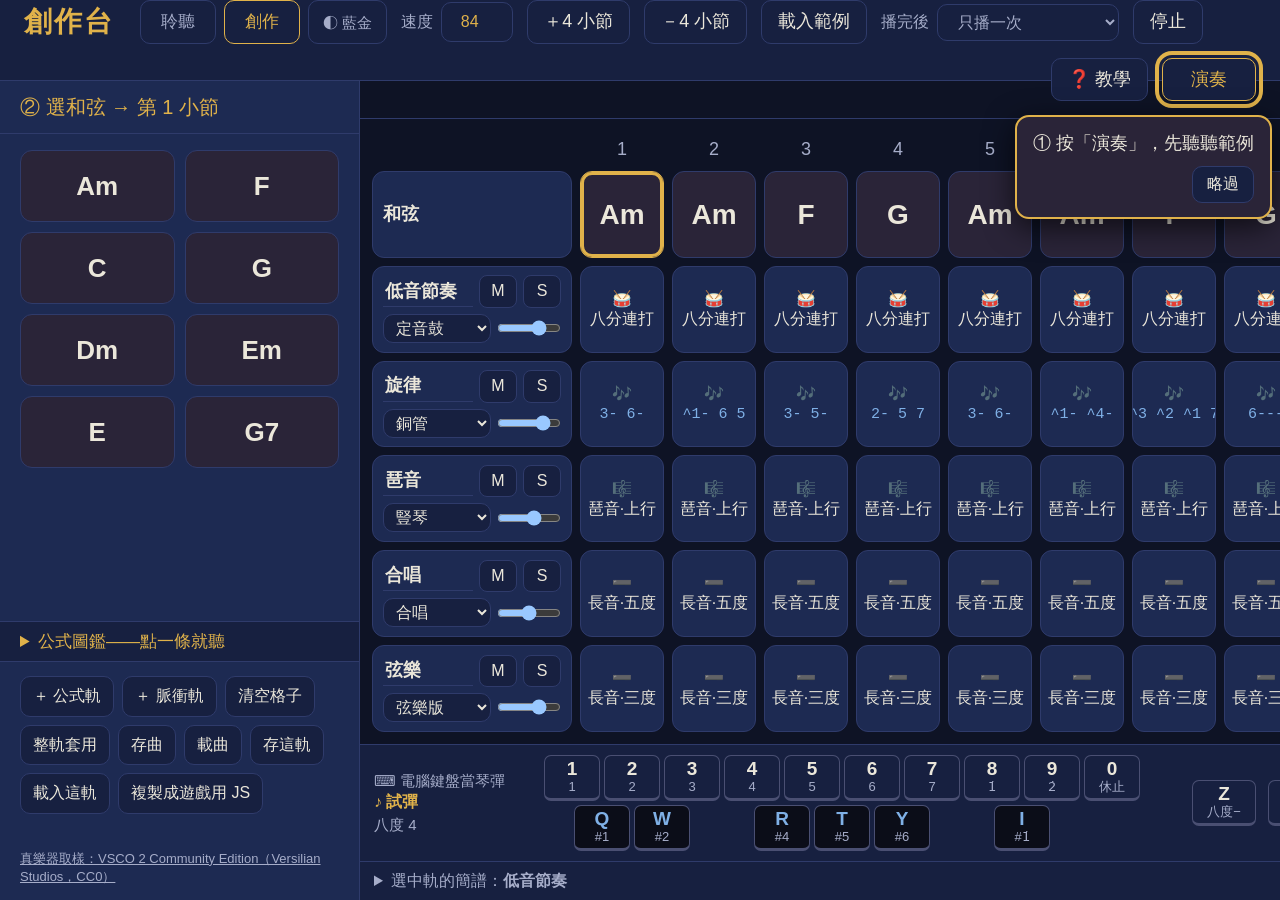
==== commit b067bd9a: "導覽改稱「聆聽／創作」 Co-Authored-By: Claude Sonnet 5.5 <noreply@anthropic.com>" ====
--- a/composer.html
+++ b/composer.html
@@ -4,8 +4,8 @@
 <meta charset="utf-8">
 <meta name="viewport" content="width=device-width, initial-scale=1, viewport-fit=cover">
 <title>創作台 · Royal Musician</title>
-<link rel="stylesheet" href="musician-theme.css?v=1.27.00">
-<script src="musician-shell.js?v=1.27.00"></script>
+<link rel="stylesheet" href="musician-theme.css?v=1.27.01">
+<script src="musician-shell.js?v=1.27.01"></script>
 <style>
   :root{ --hdrW:200px; }
   *{box-sizing:border-box; margin:0; padding:0;}
@@ -168,11 +168,11 @@
     <details><summary><span data-t="cp.jp"></span>：<b id="jpName"></b></summary><textarea id="jp" readonly></textarea></details>
   </section>
 
-<script src="config.js?v=1.27.00"></script>
-<script src="strings.zh.js?v=1.27.00"></script>
-<script src="musician.js?v=1.27.00"></script>
-<script src="composer.js?v=1.27.00"></script>
-<script src="classics.js?v=1.27.00"></script>
+<script src="config.js?v=1.27.01"></script>
+<script src="strings.zh.js?v=1.27.01"></script>
+<script src="musician.js?v=1.27.01"></script>
+<script src="composer.js?v=1.27.01"></script>
+<script src="classics.js?v=1.27.01"></script>
 <script>
 applyText(CONFIG); applyStaticText();
 Musician.setSamples(SAMPLES, 'samples/vsco/');
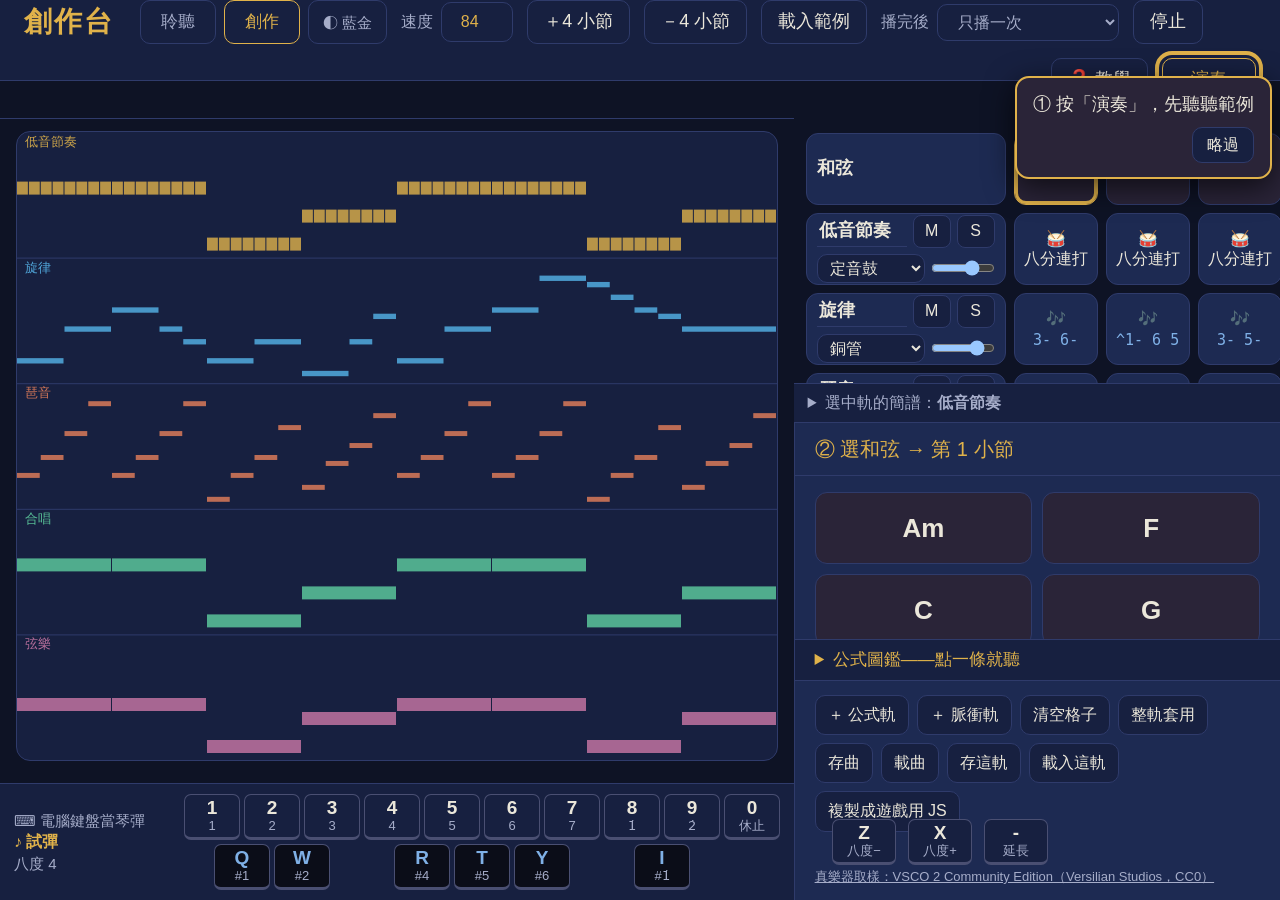
==== commit e4fd91a2: "v1.28.00：創作頁舞台左、軌右 Co-Authored-By: Claude Sonnet 5.5 <noreply@anthropic.com>" ====
--- a/composer.html
+++ b/composer.html
@@ -4,27 +4,28 @@
 <meta charset="utf-8">
 <meta name="viewport" content="width=device-width, initial-scale=1, viewport-fit=cover">
 <title>創作台 · Royal Musician</title>
-<link rel="stylesheet" href="musician-theme.css?v=1.27.01">
-<script src="musician-shell.js?v=1.27.01"></script>
+<link rel="stylesheet" href="musician-theme.css?v=1.28.00">
+<script src="musician-shell.js?v=1.28.00"></script>
 <style>
   :root{ --hdrW:200px; }
   *{box-sizing:border-box; margin:0; padding:0;}
   html,body{height:100%;}
   body{background:var(--bg); color:var(--text); font:18px/1.4 "Noto Sans TC","Microsoft JhengHei",sans-serif;
-       display:grid; grid-template-rows:clamp(72px,9vh,120px) 1fr; grid-template-columns:clamp(360px,22vw,560px) 1fr; overflow:hidden;}
+       display:grid; grid-template-rows:clamp(72px,9vh,120px) minmax(0,1fr) minmax(0,1.4fr); grid-template-columns:minmax(0,1fr) clamp(440px,38vw,700px); overflow:hidden;}
+  /* 骨架（階段 3 之後，2026-11-03）：舞台在左、軌在右——左＝全曲捲簾＋目前音＋琴鍵；右上＝軌格子，右下＝編輯面板／圖鑑／工具 */
   button,select,input{font:inherit; color:inherit;}
   button,select{background:var(--panel); border:1px solid var(--line); border-radius:10px; padding:8px 16px; cursor:pointer;}
   button:hover{border-color:var(--blue);}
   button.on{border-color:var(--gold); color:var(--gold);}
 
-  #bar{grid-column:1/3; display:flex; align-items:center; gap:14px; padding:0 24px; background:var(--panel); border-bottom:1px solid var(--line); flex-wrap:wrap;}
+  #bar{grid-column:1/3; grid-row:1; display:flex; align-items:center; gap:14px; padding:0 24px; background:var(--panel); border-bottom:1px solid var(--line); flex-wrap:wrap;}
   #bar h1{font-size:28px; color:var(--gold); letter-spacing:2px; margin-right:12px;}
   #bar label{display:flex; gap:8px; align-items:center; color:var(--muted); font-size:16px;}
   #bar input[type=number]{width:72px; background:var(--panel); border:1px solid var(--line); border-radius:10px; padding:8px; text-align:center; color:var(--gold);}
   #tutBtn{margin-left:auto;} #play{border-color:var(--gold); color:var(--gold); padding:8px 28px;}
 
   /* 左欄：上＝這一步要做什麼＋積木，下＝存取工具 */
-  #palette{background:var(--panel2); border-right:1px solid var(--line); display:flex; flex-direction:column; min-height:0;}
+  #palette{grid-column:2; grid-row:3; background:var(--panel2); border-top:1px solid var(--line); border-left:1px solid var(--line); display:flex; flex-direction:column; min-height:0;}
   #step{padding:12px 20px; font-size:20px; color:var(--gold); border-bottom:1px solid var(--line);}
   #pal{flex:1; overflow-y:auto; padding:16px 20px;}
   .grp{color:var(--muted); font-size:16px; margin:14px 0 8px;} .grp:first-child{margin-top:0;}
@@ -64,8 +65,12 @@
   .fxp .two{display:grid; grid-template-columns:1fr 1fr; gap:10px;}
   .fxp .err{color:var(--bad); font-size:14px; min-height:1.4em; margin-top:6px;}
   .fxp button.del{margin-top:14px;}
-  #main{display:flex; flex-direction:column; min-width:0; min-height:0;}
-  #scroller{flex:1; overflow:auto;}
+  #stagecol{grid-column:1; grid-row:2/4; display:flex; flex-direction:column; min-width:0; min-height:0;}
+  #stage{flex:0 1 calc(var(--lanes,6) * clamp(88px,14vh,170px)); min-height:120px; margin:12px 16px 8px; position:relative; background:var(--panel); border:1px solid var(--line); border-radius:14px; overflow:hidden;}
+  #roll{display:block; width:100%; height:100%;}
+  #stagecol #kb{margin-top:auto;}
+  #main{grid-column:2; grid-row:2; display:flex; flex-direction:column; min-width:0; min-height:0;}
+  #scroller{flex:1; overflow:auto; min-height:0;}
   #grid{display:grid; gap:8px; padding:12px; height:100%; grid-template-rows:32px repeat(var(--rows,6),minmax(72px,1fr));}
   .cell,.hd{border-radius:12px;}
   .ruler{color:var(--muted); font-size:18px; text-align:center; padding-top:6px; cursor:default; border-radius:8px;}
@@ -114,12 +119,13 @@
   @media (max-width:900px){
     :root{--hdrW:150px;}
     #grid{grid-template-rows:none; grid-auto-rows:auto;}
-    body{grid-template-columns:minmax(0,1fr); grid-template-rows:auto minmax(0,1fr) 320px; font-size:16px;}
+    body{grid-template-columns:minmax(0,1fr); grid-template-rows:auto auto minmax(0,1fr) 320px; font-size:16px;}
+    #stagecol{grid-column:1; grid-row:2;} #stage{flex:none; height:72px; margin:6px 8px 4px; min-height:0;} #nowline{display:none;}   /* 手機：舞台縮成一條，把高度留給格子 */
     #bar{grid-column:1; padding:10px 12px; gap:8px;} #bar h1{font-size:22px;}
-    #palette{grid-row:3; border-right:none; border-top:1px solid var(--line);}
+    #palette{grid-column:1; grid-row:4; border-left:none; border-top:1px solid var(--line);}
     #step{padding:8px 12px; font-size:17px;} #pal{padding:10px 12px;}
     #tools{padding:6px 12px; flex-wrap:nowrap; overflow-x:auto;} #tools button{padding:6px 10px; font-size:15px; white-space:nowrap; flex:none;} #msg{position:absolute; bottom:60px; left:12px; width:auto; background:var(--panel); padding:2px 8px; border-radius:6px;}
-    #main{grid-row:2;}
+    #main{grid-column:1; grid-row:3;}
     .blocks{grid-template-columns:repeat(auto-fill,minmax(110px,1fr));}
     .hd{padding:6px;} .hd input[type=range]{width:60px;} .cell{min-height:84px; white-space:normal;}
     details{display:none;}
@@ -161,18 +167,22 @@
     </div>
   </aside>
 
+  <section id="stagecol">
+    <div id="nowline"></div>
+    <div id="stage"><canvas id="roll"></canvas></div>
+    <div id="kb"></div>
+  </section>
+
   <section id="main">
-    <div id="nowline"></div>
     <div id="scroller"><div id="grid"></div></div>
-    <div id="kb"></div>
     <details><summary><span data-t="cp.jp"></span>：<b id="jpName"></b></summary><textarea id="jp" readonly></textarea></details>
   </section>
 
-<script src="config.js?v=1.27.01"></script>
-<script src="strings.zh.js?v=1.27.01"></script>
-<script src="musician.js?v=1.27.01"></script>
-<script src="composer.js?v=1.27.01"></script>
-<script src="classics.js?v=1.27.01"></script>
+<script src="config.js?v=1.28.00"></script>
+<script src="strings.zh.js?v=1.28.00"></script>
+<script src="musician.js?v=1.28.00"></script>
+<script src="composer.js?v=1.28.00"></script>
+<script src="classics.js?v=1.28.00"></script>
 <script>
 applyText(CONFIG); applyStaticText();
 Musician.setSamples(SAMPLES, 'samples/vsco/');
@@ -273,7 +283,7 @@
       c.style.gridColumn = 'span ' + B; c.onclick = () => { sel = { row:i, bar:0 }; render(); };
     } else for(let b = 0; b < B; b++) cell(i, b, tr.blocks[b]);
   });
-  $('bpm').value = st.bpm; side(); jpFoot(); kbDraw(); tutShow();
+  $('bpm').value = st.bpm; side(); const tn = expandNow(); jpFoot(tn); buildLanes(tn); drawStage(Musician.position()); kbDraw(); tutShow();
   function cell(row, b, v){
     const melody = row >= 0 && st.tracks[row].kind === 'melody';
     const empty = melody ? !(v && v.some(x => x != null)) : !v;
@@ -336,16 +346,55 @@
   if(sel.bar < st.bars - 1) sel.bar++;
   save(); render(); tutNote('put');
 }
-function jpFoot(){
+function jpFoot(tn){
   const i = Math.max(0, sel.row);
   $('jpName').textContent = st.tracks[i].name;
-  $('jp').value = Composer.jianpu(expandNow().parts[i].notes);
-}
+  $('jp').value = Composer.jianpu((tn || expandNow()).parts[i].notes);
+}
+/* ── 舞台：全曲捲簾，每軌一條；橫軸＝整首（不是 8 秒視窗），播放線由左掃到右；畫布像素由 ResizeObserver 追著 CSS 尺寸走 ── */
+const rollEl = $('roll'), rctx = rollEl.getContext('2d'), pal = {};
+const readPal = () => { const cs = getComputedStyle(document.documentElement); for(const k of ['gold', 'blue', 'muted', 'text', 'line', 'bg', 'lane1', 'lane2', 'lane3', 'lane4', 'lane5', 'lane6']) pal[k] = cs.getPropertyValue('--' + k).trim(); };
+readPal();
+let lanes = [], lastPos = -2;
+function buildLanes(tune){
+  lanes = tune.parts.map((p, i) => { const jp = Musician.toJianpu({ bpm:tune.bpm, notes:p.notes }, { floorMidi:0 });
+    return { name:p.name, mute:p.mute, color:pal['lane' + (i % 6 + 1)], tokens:jp.tokens, total:jp.seconds }; });
+  $('stage').style.setProperty('--lanes', Math.max(1, lanes.length));
+}
+function drawStage(pos){
+  lastPos = pos;
+  const dpr = devicePixelRatio || 1, W = rollEl.clientWidth, H = rollEl.clientHeight;
+  if(!W || !H) return;
+  if(rollEl.width !== Math.round(W * dpr) || rollEl.height !== Math.round(H * dpr)){ rollEl.width = Math.round(W * dpr); rollEl.height = Math.round(H * dpr); }
+  rctx.setTransform(dpr, 0, 0, dpr, 0, 0); rctx.clearRect(0, 0, W, H);
+  const n = lanes.length; if(!n) return;
+  const LH = H / n, T = Math.max(1, ...lanes.map(l => l.total || 0)), pps = W / T;
+  rctx.font = '13px "Noto Sans TC",sans-serif'; rctx.textBaseline = 'top';
+  lanes.forEach((ln, k) => {
+    const y0 = k * LH; if(k > 0){ rctx.fillStyle = pal.line; rctx.fillRect(0, y0, W, 1); }
+    let lo = 1e9, hi = -1e9; for(const t of ln.tokens) if(t.midi != null){ if(t.midi < lo) lo = t.midi; if(t.midi > hi) hi = t.midi; }
+    if(lo <= hi){
+      const padY = 18, rows = hi - lo + 1, rh = Math.max(3, Math.min(14, (LH - padY - 6) / rows));
+      for(const t of ln.tokens){
+        if(t.midi == null) continue;
+        const x = t.sec * pps, w = Math.max(2, t.dur * pps - 1), y = y0 + LH - 6 - (t.midi - lo + 1) * rh, on = pos >= t.sec && pos < t.sec + t.dur;
+        rctx.globalAlpha = ln.mute ? 0.25 : on ? 1 : pos > t.sec ? 0.4 : 0.8; rctx.fillStyle = ln.color;
+        if(on){ rctx.shadowColor = ln.color; rctx.shadowBlur = 12; }
+        rctx.fillRect(x, y, w, Math.max(2, rh - 1)); rctx.shadowBlur = 0;
+      }
+    }
+    rctx.globalAlpha = 0.9; rctx.fillStyle = ln.color; rctx.fillText(ln.name, 8, y0 + 4); rctx.globalAlpha = 1;
+  });
+  if(pos >= 0){ rctx.fillStyle = pal.text; rctx.globalAlpha = 0.7; rctx.fillRect(Math.min(W - 2, pos * pps), 0, 2, H); rctx.globalAlpha = 1; }
+}
+new ResizeObserver(() => drawStage(lastPos)).observe(rollEl);
+window.addEventListener('musician-palette', () => { readPal(); lanes.forEach((l, i) => l.color = pal['lane' + (i % 6 + 1)]); drawStage(lastPos); });
+
 /* 播放線：Musician.position() 換算成第幾小節，亮那一欄 */
 let lastNow = -2;
 function markNow(b){ if(b === lastNow) return; lastNow = b;
   document.querySelectorAll('[data-bar]').forEach(e => e.classList.toggle('now', +e.dataset.bar === b)); }
-(function tick(){ const p = Musician.position(); markNow(p < 0 ? -1 : Math.floor(p / (240 / st.bpm))); paintNow(p); requestAnimationFrame(tick); })();
+(function tick(){ const p = Musician.position(); markNow(p < 0 ? -1 : Math.floor(p / (240 / st.bpm))); paintNow(p); if(p >= 0 || lastPos >= 0) drawStage(p < 0 ? -1 : p); requestAnimationFrame(tick); })();
 
 /* ── 公式軌面板（階段 3）：公式、時值、音階、八度、彈跳、鐘形、波形算式；Enter／離開欄位才重播 ── */
 function formulaPanel(p, tr){
